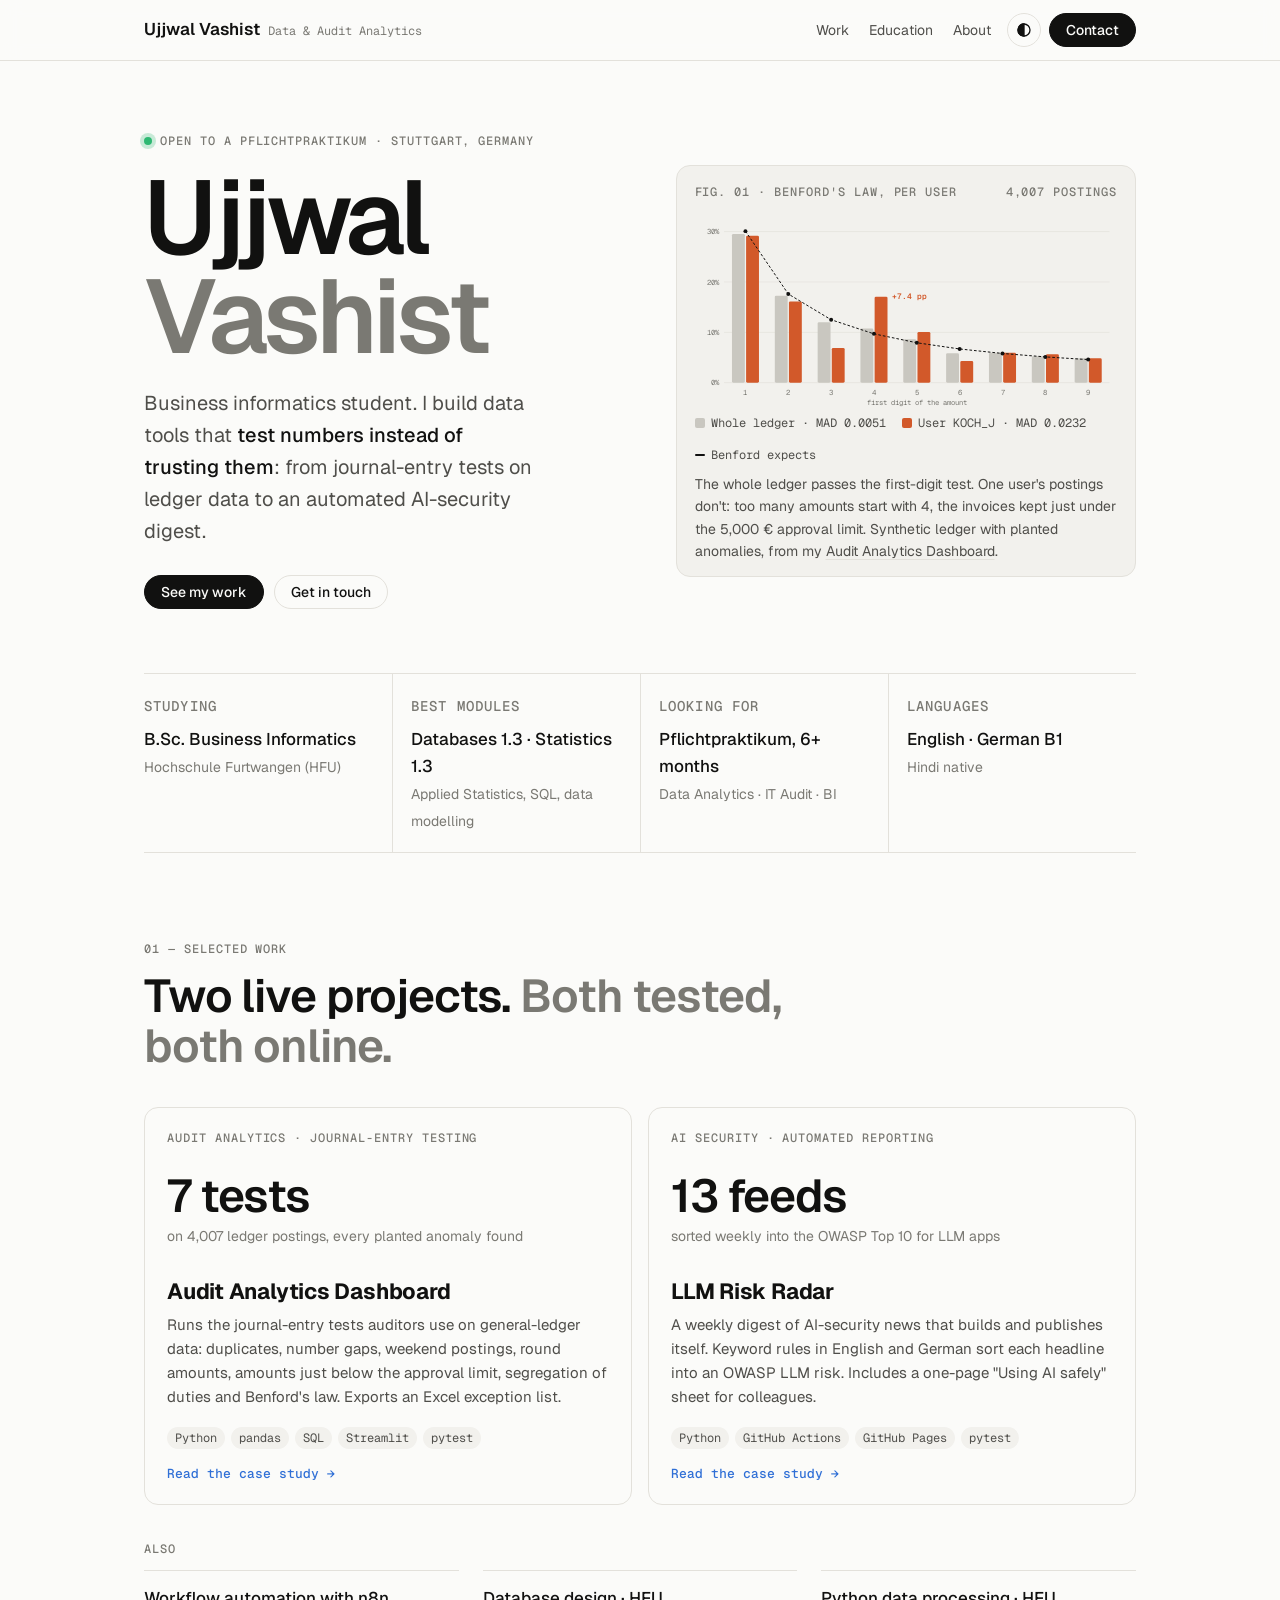
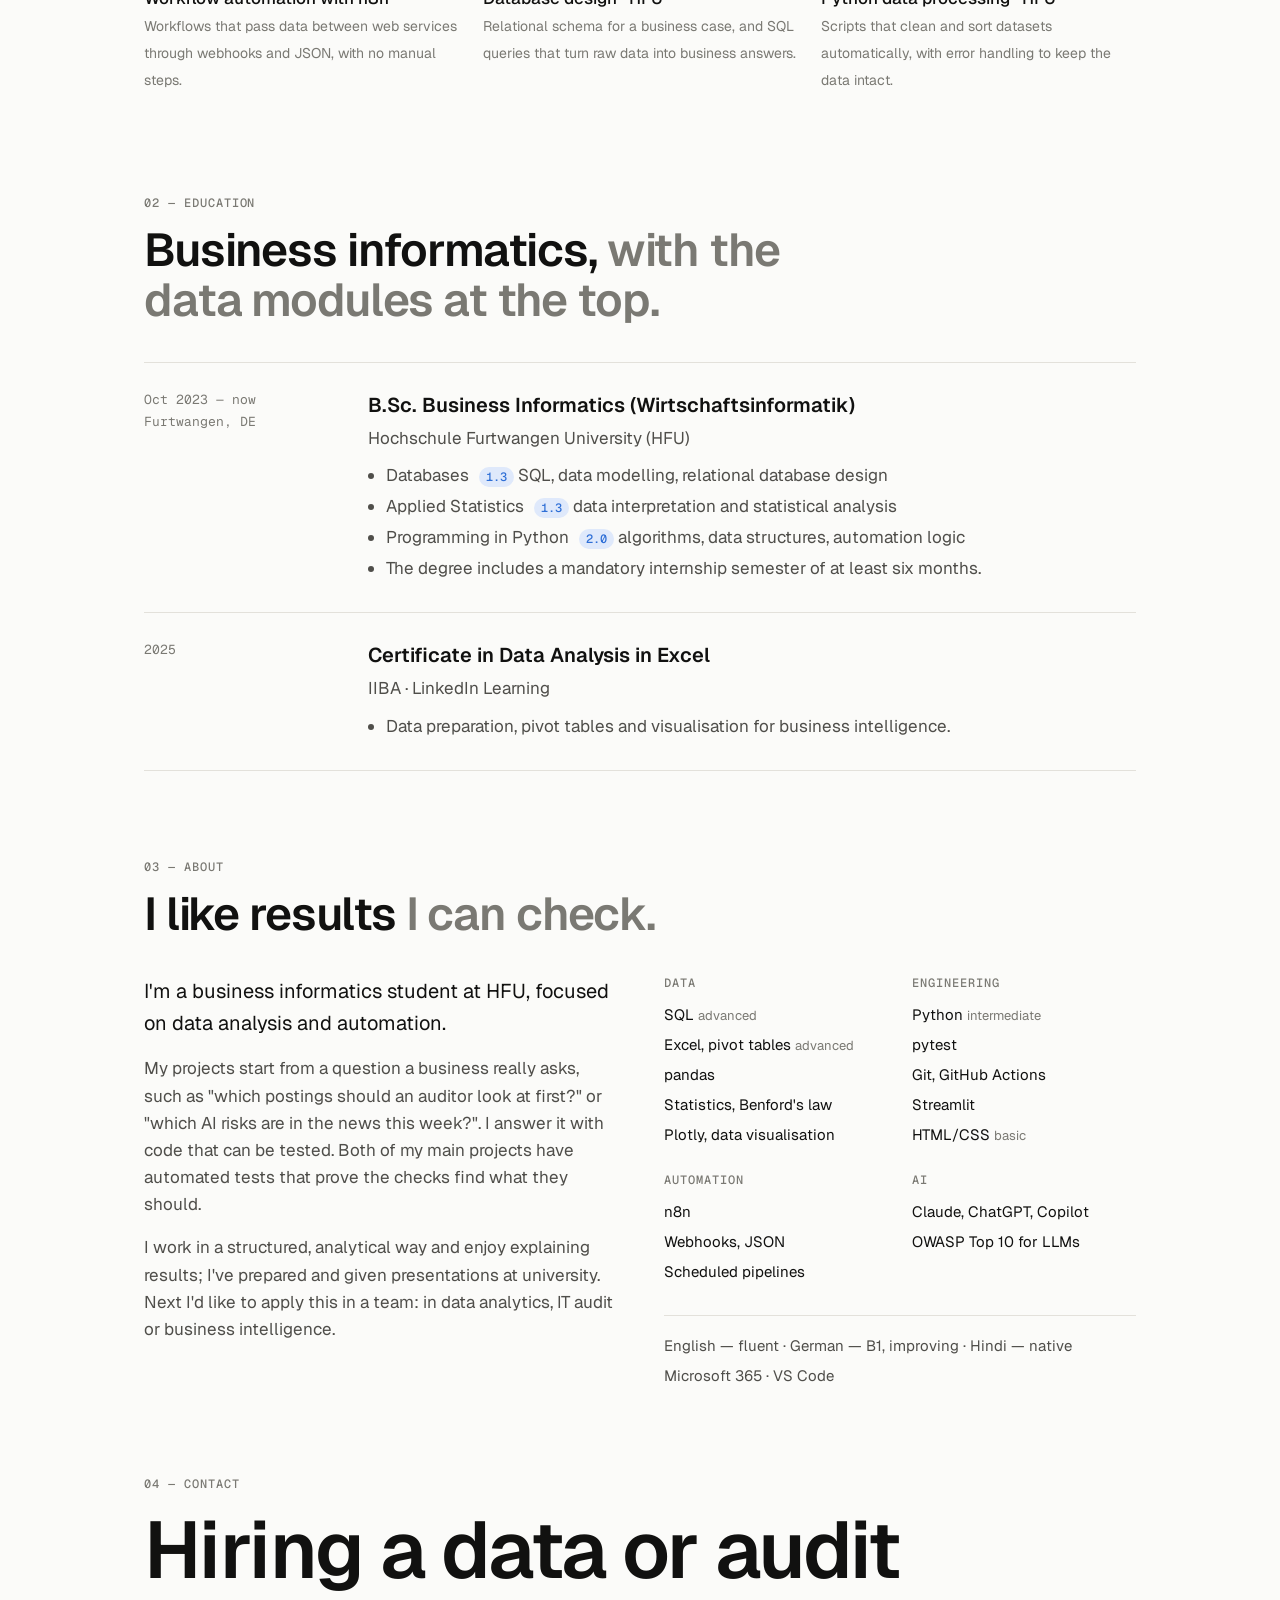
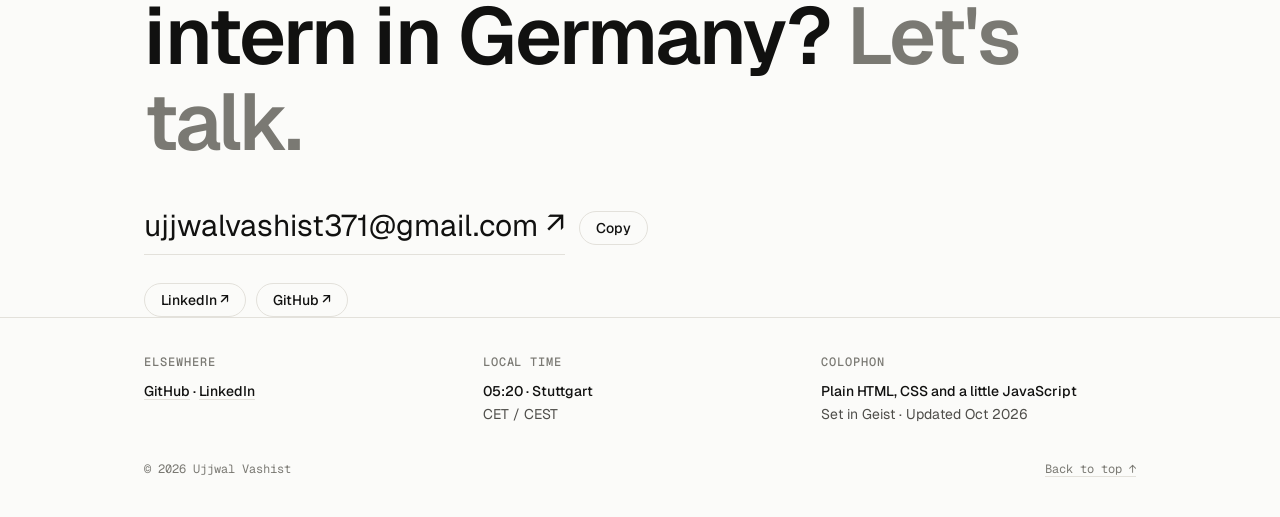
==== index.html @ cf26a39b "Portfolio: home page, two case studies, light and dark theme Co-Authored-By: Claude Opus 5.5 <norepl" ====
<!doctype html>
<html lang="en">
<head>
<meta charset="utf-8">
<meta name="viewport" content="width=device-width, initial-scale=1">
<title>Ujjwal Vashist — Data & Audit Analytics</title>
<meta name="description" content="Business informatics student at HFU looking for a Pflichtpraktikum in data analytics, IT audit or BI. Projects: audit analytics on ledger data and an automated AI-security digest.">
<link rel="icon" href="favicon.svg" type="image/svg+xml">
<link rel="preconnect" href="https://fonts.googleapis.com"><link rel="preconnect" href="https://fonts.gstatic.com" crossorigin>
<link href="https://fonts.googleapis.com/css2?family=Geist:wght@400;500;600&family=Geist+Mono:wght@400;500&display=swap" rel="stylesheet">
<link rel="stylesheet" href="style.css">
<script src="site.js"></script>
</head>
<body>
<a class="skip" href="#main">Skip to content</a>
<header class="top"><div class="wrap">
  <a class="brand" href="index.html">Ujjwal Vashist<span class="mono">Data &amp; Audit Analytics</span></a>
  <nav class="links" aria-label="Sections"><a href="index.html#work">Work</a><a href="index.html#education">Education</a><a href="index.html#about">About</a></nav>
  <div class="actions">
    <button class="iconbtn" id="theme" type="button" aria-label="Switch theme"><svg width="16" height="16" viewBox="0 0 24 24" fill="none" stroke="currentColor" stroke-width="2" aria-hidden="true"><circle cx="12" cy="12" r="9"/><path d="M12 3a9 9 0 0 0 0 18z" fill="currentColor"/></svg></button>
    <a class="btn" href="index.html#contact">Contact</a>
  </div>
</div></header>

<main id="main" class="wrap">
  <section class="hero">
    <div>
      <div class="label"><span class="dot" aria-hidden="true"></span>Open to a Pflichtpraktikum · Stuttgart, Germany</div>
      <h1>Ujjwal<br><span>Vashist</span></h1>
      <p class="lead">Business informatics student. I build data tools that <b>test numbers instead of trusting them</b>: from journal-entry tests on ledger data to an automated AI-security digest.</p>
      <div class="cta"><a class="btn" href="#work">See my work</a><a class="btn ghost" href="#contact">Get in touch</a></div>
    </div>
    <figure class="chart">
      <div class="label"><span>Fig. 01 · Benford's law, per user</span><span>4,007 postings</span></div>
      <svg class="fig" viewBox="0 0 640 300" role="img" aria-labelledby="figTitle figDesc">
<title id="figTitle">First-digit shares: Benford expectation, whole ledger and user KOCH_J</title>
<desc id="figDesc">The whole ledger follows Benford closely. User KOCH_J has 17.1% of amounts starting with 4 against 9.7% expected, and too few starting with 3.</desc>
<line class="grid" x1="44" x2="628" y1="260.0" y2="260.0"/><text class="tick" x="36" y="264.0" text-anchor="end">0%</text>
<line class="grid" x1="44" x2="628" y1="183.8" y2="183.8"/><text class="tick" x="36" y="187.8" text-anchor="end">10%</text>
<line class="grid" x1="44" x2="628" y1="107.5" y2="107.5"/><text class="tick" x="36" y="111.5" text-anchor="end">20%</text>
<line class="grid" x1="44" x2="628" y1="31.2" y2="31.2"/><text class="tick" x="36" y="35.2" text-anchor="end">30%</text>
<rect class="b-led" x="56.0" y="34.9" width="19.5" height="225.1" rx="2"><title>Whole ledger, digit 1: 29.5%</title></rect>
<rect class="b-koch" x="77.4" y="37.4" width="19.5" height="222.6" rx="2"><title>KOCH_J, digit 1: 29.2%</title></rect>
<text class="tick" x="76.4" y="278" text-anchor="middle">1</text>
<rect class="b-led" x="120.9" y="128.4" width="19.5" height="131.6" rx="2"><title>Whole ledger, digit 2: 17.3%</title></rect>
<rect class="b-koch" x="142.3" y="137.1" width="19.5" height="122.9" rx="2"><title>KOCH_J, digit 2: 16.1%</title></rect>
<text class="tick" x="141.3" y="278" text-anchor="middle">2</text>
<rect class="b-led" x="185.8" y="168.4" width="19.5" height="91.6" rx="2"><title>Whole ledger, digit 3: 12.0%</title></rect>
<rect class="b-koch" x="207.2" y="207.5" width="19.5" height="52.5" rx="2"><title>KOCH_J, digit 3: 6.9%</title></rect>
<text class="tick" x="206.2" y="278" text-anchor="middle">3</text>
<rect class="b-led" x="250.6" y="177.8" width="19.5" height="82.2" rx="2"><title>Whole ledger, digit 4: 10.8%</title></rect>
<rect class="b-koch" x="272.1" y="129.8" width="19.5" height="130.2" rx="2"><title>KOCH_J, digit 4: 17.1%</title></rect>
<text class="tick" x="271.1" y="278" text-anchor="middle">4</text>
<rect class="b-led" x="315.5" y="194.3" width="19.5" height="65.7" rx="2"><title>Whole ledger, digit 5: 8.6%</title></rect>
<rect class="b-koch" x="337.0" y="183.3" width="19.5" height="76.7" rx="2"><title>KOCH_J, digit 5: 10.1%</title></rect>
<text class="tick" x="336.0" y="278" text-anchor="middle">5</text>
<rect class="b-led" x="380.4" y="215.5" width="19.5" height="44.5" rx="2"><title>Whole ledger, digit 6: 5.8%</title></rect>
<rect class="b-koch" x="401.9" y="227.4" width="19.5" height="32.6" rx="2"><title>KOCH_J, digit 6: 4.3%</title></rect>
<text class="tick" x="400.9" y="278" text-anchor="middle">6</text>
<rect class="b-led" x="445.3" y="214.6" width="19.5" height="45.4" rx="2"><title>Whole ledger, digit 7: 5.9%</title></rect>
<rect class="b-koch" x="466.8" y="214.9" width="19.5" height="45.1" rx="2"><title>KOCH_J, digit 7: 5.9%</title></rect>
<text class="tick" x="465.8" y="278" text-anchor="middle">7</text>
<rect class="b-led" x="510.2" y="220.2" width="19.5" height="39.8" rx="2"><title>Whole ledger, digit 8: 5.2%</title></rect>
<rect class="b-koch" x="531.7" y="216.9" width="19.5" height="43.1" rx="2"><title>KOCH_J, digit 8: 5.7%</title></rect>
<text class="tick" x="530.7" y="278" text-anchor="middle">8</text>
<rect class="b-led" x="575.1" y="223.2" width="19.5" height="36.8" rx="2"><title>Whole ledger, digit 9: 4.8%</title></rect>
<rect class="b-koch" x="596.6" y="223.2" width="19.5" height="36.8" rx="2"><title>KOCH_J, digit 9: 4.8%</title></rect>
<text class="tick" x="595.6" y="278" text-anchor="middle">9</text>
<polyline class="b-exp" points="76.4,30.5 141.3,125.7 206.2,164.7 271.1,186.1 336.0,199.6 400.9,209.0 465.8,215.8 530.7,221.0 595.6,225.1"/>
<circle class="b-exp-dot" cx="76.4" cy="30.5" r="3"><title>Benford expects 30.1% for digit 1</title></circle>
<circle class="b-exp-dot" cx="141.3" cy="125.7" r="3"><title>Benford expects 17.6% for digit 2</title></circle>
<circle class="b-exp-dot" cx="206.2" cy="164.7" r="3"><title>Benford expects 12.5% for digit 3</title></circle>
<circle class="b-exp-dot" cx="271.1" cy="186.1" r="3"><title>Benford expects 9.7% for digit 4</title></circle>
<circle class="b-exp-dot" cx="336.0" cy="199.6" r="3"><title>Benford expects 7.9% for digit 5</title></circle>
<circle class="b-exp-dot" cx="400.9" cy="209.0" r="3"><title>Benford expects 6.7% for digit 6</title></circle>
<circle class="b-exp-dot" cx="465.8" cy="215.8" r="3"><title>Benford expects 5.8% for digit 7</title></circle>
<circle class="b-exp-dot" cx="530.7" cy="221.0" r="3"><title>Benford expects 5.1% for digit 8</title></circle>
<circle class="b-exp-dot" cx="595.6" cy="225.1" r="3"><title>Benford expects 4.6% for digit 9</title></circle>
<text class="callout" x="298.6" y="133.8">+7.4 pp</text>
<text class="tick" x="336.0" y="294" text-anchor="middle">first digit of the amount</text>
</svg>
      <div class="legend"><span><i style="background:var(--bar)"></i>Whole ledger · MAD 0.0051</span><span><i style="background:var(--hot)"></i>User KOCH_J · MAD 0.0232</span><span><i style="background:var(--text);height:2px;vertical-align:3px"></i>Benford expects</span></div>
      <figcaption>The whole ledger passes the first-digit test. One user's postings don't: too many amounts start with 4, the invoices kept just under the 5,000 € approval limit. Synthetic ledger with planted anomalies, from my <a href="work/audit-analytics.html">Audit Analytics Dashboard</a>.</figcaption>
    </figure>
  </section>

  <div class="facts">
    <div><span class="label">Studying</span><b>B.Sc. Business Informatics</b><span>Hochschule Furtwangen (HFU)</span></div>
    <div><span class="label">Best modules</span><b>Databases 1.3 · Statistics 1.3</b><span>Applied Statistics, SQL, data modelling</span></div>
    <div><span class="label">Looking for</span><b>Pflichtpraktikum, 6+ months</b><span>Data Analytics · IT Audit · BI</span></div>
    <div><span class="label">Languages</span><b>English · German B1</b><span>Hindi native</span></div>
  </div>

  <section class="block" id="work">
    <div class="label">01 — Selected work</div>
    <h2>Two live projects. <span>Both tested, both online.</span></h2>
    <div class="work">
      <a class="case" href="work/audit-analytics.html">
        <div class="label">Audit analytics · journal-entry testing</div>
        <div class="metric">7 tests</div><div class="metric-note">on 4,007 ledger postings, every planted anomaly found</div>
        <h3>Audit Analytics Dashboard</h3>
        <p>Runs the journal-entry tests auditors use on general-ledger data: duplicates, number gaps, weekend postings, round amounts, amounts just below the approval limit, segregation of duties and Benford's law. Exports an Excel exception list.</p>
        <div class="tags"><span>Python</span><span>pandas</span><span>SQL</span><span>Streamlit</span><span>pytest</span></div>
        <span class="more">Read the case study →</span>
      </a>
      <a class="case" href="work/llm-risk-radar.html">
        <div class="label">AI security · automated reporting</div>
        <div class="metric">13 feeds</div><div class="metric-note">sorted weekly into the OWASP Top 10 for LLM apps</div>
        <h3>LLM Risk Radar</h3>
        <p>A weekly digest of AI-security news that builds and publishes itself. Keyword rules in English and German sort each headline into an OWASP LLM risk. Includes a one-page "Using AI safely" sheet for colleagues.</p>
        <div class="tags"><span>Python</span><span>GitHub Actions</span><span>GitHub Pages</span><span>pytest</span></div>
        <span class="more">Read the case study →</span>
      </a>
    </div>

    <div class="also">
      <div class="label">Also</div>
      <ul>
        <li><b>Workflow automation with n8n</b><span>Workflows that pass data between web services through webhooks and JSON, with no manual steps.</span></li>
        <li><b>Database design · HFU</b><span>Relational schema for a business case, and SQL queries that turn raw data into business answers.</span></li>
        <li><b>Python data processing · HFU</b><span>Scripts that clean and sort datasets automatically, with error handling to keep the data intact.</span></li>
      </ul>
    </div>
  </section>

  <section class="block" id="education">
    <div class="label">02 — Education</div>
    <h2>Business informatics, <span>with the data modules at the top.</span></h2>
    <div class="timeline">
      <div class="row">
        <div class="when">Oct 2023 — now<br>Furtwangen, DE</div>
        <div><h3>B.Sc. Business Informatics (Wirtschaftsinformatik)</h3>
          <div class="org">Hochschule Furtwangen University (HFU)</div>
          <ul>
            <li>Databases <span class="grade">1.3</span> SQL, data modelling, relational database design</li>
            <li>Applied Statistics <span class="grade">1.3</span> data interpretation and statistical analysis</li>
            <li>Programming in Python <span class="grade">2.0</span> algorithms, data structures, automation logic</li>
            <li>The degree includes a mandatory internship semester of at least six months.</li>
          </ul></div>
      </div>
      <div class="row">
        <div class="when">2025</div>
        <div><h3>Certificate in Data Analysis in Excel</h3>
          <div class="org">IIBA · LinkedIn Learning</div>
          <ul><li>Data preparation, pivot tables and visualisation for business intelligence.</li></ul></div>
      </div>
    </div>
  </section>

  <section class="block" id="about">
    <div class="label">03 — About</div>
    <h2>I like results <span>I can check.</span></h2>
    <div class="about">
      <div>
        <p>I'm a business informatics student at HFU, focused on data analysis and automation.</p>
        <p>My projects start from a question a business really asks, such as "which postings should an auditor look at first?" or "which AI risks are in the news this week?". I answer it with code that can be tested. Both of my main projects have automated tests that prove the checks find what they should.</p>
        <p>I work in a structured, analytical way and enjoy explaining results; I've prepared and given presentations at university. Next I'd like to apply this in a team: in data analytics, IT audit or business intelligence.</p>
      </div>
      <div>
        <div class="skills">
          <div><div class="label">Data</div><ul><li>SQL <em>advanced</em></li><li>Excel, pivot tables <em>advanced</em></li><li>pandas</li><li>Statistics, Benford's law</li><li>Plotly, data visualisation</li></ul></div>
          <div><div class="label">Engineering</div><ul><li>Python <em>intermediate</em></li><li>pytest</li><li>Git, GitHub Actions</li><li>Streamlit</li><li>HTML/CSS <em>basic</em></li></ul></div>
          <div><div class="label">Automation</div><ul><li>n8n</li><li>Webhooks, JSON</li><li>Scheduled pipelines</li></ul></div>
          <div><div class="label">AI</div><ul><li>Claude, ChatGPT, Copilot</li><li>OWASP Top 10 for LLMs</li></ul></div>
        </div>
        <div class="extra"><span>English — fluent · German — B1, improving · Hindi — native</span><span>Microsoft 365 · VS Code</span></div>
      </div>
    </div>
  </section>

  <section class="block contact" id="contact">
    <div class="label">04 — Contact</div>
    <h2>Hiring a data or audit intern in Germany? <span>Let's talk.</span></h2>
    <div class="mail"><a href="mailto:ujjwalvashist371@gmail.com">ujjwalvashist371@gmail.com ↗</a><button class="btn ghost" id="copy" type="button" data-mail="ujjwalvashist371@gmail.com">Copy</button></div>
    <div class="pills"><a class="btn ghost" href="https://www.linkedin.com/in/ujjwalvashist">LinkedIn ↗</a><a class="btn ghost" href="https://github.com/UjjwalVashist">GitHub ↗</a></div>
  </section>
</main>
<footer><div class="wrap">
  <div class="cols">
    <div><span class="label">Elsewhere</span><b><a href="https://github.com/UjjwalVashist">GitHub</a> · <a href="https://www.linkedin.com/in/ujjwalvashist">LinkedIn</a></b></div>
    <div><span class="label">Local time</span><b><span id="clock">--:--</span> · Stuttgart</b>CET / CEST</div>
    <div><span class="label">Colophon</span><b>Plain HTML, CSS and a little JavaScript</b>Set in Geist · Updated Oct 2026</div>
  </div>
  <div class="base"><span>© 2026 Ujjwal Vashist</span><a href="#main">Back to top ↑</a></div>
</div></footer>
</body>
</html>
---- style.css ----
:root {
  --bg: #fbfbf9; --surface: #f2f1ed; --line: #e3e1db; --text: #111110; --text-2: #4f4e4a; --text-3: #7a7973;
  --accent: #2f6fd6; --accent-soft: #dfe9fb; --bar: #c9c7c0; --hot: #d2592a;
  --mono: "Geist Mono", ui-monospace, SFMono-Regular, Menlo, monospace;
  --sans: "Geist", -apple-system, BlinkMacSystemFont, "Segoe UI", sans-serif;
  color-scheme: light;
}
@media (prefers-color-scheme: dark) {
  :root:not([data-theme="light"]) {
    --bg: #0c0c0b; --surface: #171715; --line: #272724; --text: #f4f3ef; --text-2: #b9b8b1; --text-3: #85847d;
    --accent: #7ea8f0; --accent-soft: #1b2a44; --bar: #46453f; --hot: #f08a5d; color-scheme: dark;
  }
}
:root[data-theme="dark"] {
  --bg: #0c0c0b; --surface: #171715; --line: #272724; --text: #f4f3ef; --text-2: #b9b8b1; --text-3: #85847d;
  --accent: #7ea8f0; --accent-soft: #1b2a44; --bar: #46453f; --hot: #f08a5d; color-scheme: dark;
}

* { box-sizing: border-box; }
html { scroll-behavior: smooth; }
body { margin: 0; background: var(--bg); color: var(--text); font: 17px/1.6 var(--sans); -webkit-font-smoothing: antialiased; }
a { color: inherit; text-decoration-color: var(--line); text-underline-offset: 3px; }
a:hover { text-decoration-color: currentColor; }
.wrap { max-width: 1040px; margin: 0 auto; padding: 0 24px; }
.mono { font-family: var(--mono); }
.label { font: 500 12px/1.4 var(--mono); letter-spacing: .08em; text-transform: uppercase; color: var(--text-3); }
.skip { position: absolute; left: -999px; } .skip:focus { left: 12px; top: 12px; background: var(--bg); padding: 6px 10px; z-index: 10; }

/* header */
header.top { position: sticky; top: 0; z-index: 5; background: color-mix(in srgb, var(--bg) 85%, transparent); backdrop-filter: blur(10px); border-bottom: 1px solid var(--line); }
header.top .wrap { display: flex; align-items: center; gap: 16px; height: 60px; }
.brand { font-weight: 600; text-decoration: none; }
.brand .mono { font-size: 12px; color: var(--text-3); margin-left: 8px; font-weight: 400; }
nav.links { display: flex; gap: 20px; margin-left: auto; font-size: 14px; }
nav.links a { text-decoration: none; color: var(--text-2); } nav.links a:hover { color: var(--text); }
.iconbtn { width: 34px; height: 34px; border-radius: 999px; border: 1px solid var(--line); background: transparent; color: var(--text); cursor: pointer; display: grid; place-items: center; }
.btn { display: inline-flex; align-items: center; gap: 8px; padding: 9px 16px; border-radius: 999px; border: 1px solid var(--text); background: var(--text); color: var(--bg); font: 500 14px/1 var(--sans); text-decoration: none; cursor: pointer; }
.btn.ghost { background: transparent; color: var(--text); border-color: var(--line); }
.btn:hover { opacity: .88; }
@media (max-width: 720px) { nav.links { display: none; } header.top .actions { margin-left: auto; } }
.actions { display: flex; gap: 8px; align-items: center; }

/* hero */
.hero { padding: 72px 0 40px; display: grid; grid-template-columns: 1.05fr 1fr; gap: 48px; align-items: center; }
.hero h1 { font-size: clamp(52px, 9vw, 104px); line-height: .95; letter-spacing: -.04em; margin: 18px 0 22px; font-weight: 600; }
.hero h1 span { color: var(--text-3); }
.hero p.lead { font-size: 20px; color: var(--text-2); max-width: 30ch; margin: 0 0 28px; }
.hero p.lead b { color: var(--text); font-weight: 500; }
.dot { display: inline-block; width: 8px; height: 8px; border-radius: 50%; background: #2eb872; margin-right: 8px; box-shadow: 0 0 0 4px color-mix(in srgb, #2eb872 25%, transparent); }
.cta { display: flex; gap: 10px; flex-wrap: wrap; }
@media (max-width: 860px) { .hero { grid-template-columns: 1fr; padding-top: 48px; } }

figure.chart { margin: 0; border: 1px solid var(--line); border-radius: 14px; padding: 18px 18px 14px; background: var(--surface); }
figure.chart .label { display: flex; justify-content: space-between; gap: 12px; }
svg.fig { width: 100%; height: auto; display: block; margin: 10px 0 6px; }
svg.fig .grid { stroke: var(--line); }
svg.fig .tick { fill: var(--text-3); font: 11px var(--mono); }
svg.fig .b-led { fill: var(--bar); }
svg.fig .b-koch { fill: var(--hot); }
svg.fig .b-exp { fill: none; stroke: var(--text); stroke-width: 1.5; stroke-dasharray: 4 3; }
svg.fig .b-exp-dot { fill: var(--text); }
svg.fig .callout { fill: var(--hot); font: 600 12px var(--mono); }
.legend { display: flex; gap: 16px; flex-wrap: wrap; font: 12px var(--mono); color: var(--text-2); }
.legend i { display: inline-block; width: 10px; height: 10px; border-radius: 2px; margin-right: 6px; vertical-align: -1px; }
figcaption { font-size: 14px; color: var(--text-2); margin-top: 10px; }

/* facts */
.facts { display: grid; grid-template-columns: repeat(4, 1fr); border-top: 1px solid var(--line); border-bottom: 1px solid var(--line); margin: 24px 0 0; }
.facts div { padding: 18px 18px 18px 0; }
.facts div + div { padding-left: 18px; border-left: 1px solid var(--line); }
.facts b { display: block; font-weight: 500; margin-top: 6px; }
.facts span { color: var(--text-3); font-size: 14px; }
@media (max-width: 860px) { .facts { grid-template-columns: 1fr 1fr; } .facts div:nth-child(3) { border-left: 0; padding-left: 0; } .facts div:nth-child(n+3) { border-top: 1px solid var(--line); } }

/* sections */
section.block { padding: 88px 0 0; }
section.block h2 { font-size: clamp(30px, 4.4vw, 46px); line-height: 1.08; letter-spacing: -.025em; margin: 14px 0 36px; font-weight: 600; max-width: 22ch; }
section.block h2 span { color: var(--text-3); }

.work { display: grid; grid-template-columns: 1fr 1fr; gap: 16px; }
.case { display: flex; flex-direction: column; border: 1px solid var(--line); border-radius: 14px; padding: 22px; text-decoration: none; transition: border-color .15s, transform .15s; background: var(--bg); }
.case:hover { border-color: var(--text-3); transform: translateY(-2px); }
.case .metric { font: 600 46px/1 var(--sans); letter-spacing: -.03em; margin: 26px 0 6px; }
.case .metric-note { color: var(--text-3); font-size: 14px; }
.case h3 { font-size: 22px; margin: 26px 0 4px; letter-spacing: -.01em; }
.case p { color: var(--text-2); margin: 0 0 18px; font-size: 15px; }
.case .more { margin-top: auto; font: 500 13px var(--mono); color: var(--accent); }
.tags { display: flex; flex-wrap: wrap; gap: 6px; margin-bottom: 16px; }
.tags span { font: 12px var(--mono); padding: 3px 8px; border-radius: 999px; background: var(--surface); color: var(--text-2); }
@media (max-width: 760px) { .work { grid-template-columns: 1fr; } }

.also { margin-top: 36px; }
.also ul { list-style: none; padding: 0; margin: 12px 0 0; display: grid; grid-template-columns: 1fr 1fr 1fr; gap: 0 24px; }
.also li { padding: 14px 0; border-top: 1px solid var(--line); }
.also li b { display: block; font-weight: 500; }
.also li span { color: var(--text-3); font-size: 14px; }
@media (max-width: 760px) { .also ul { grid-template-columns: 1fr; } }

.timeline { border-top: 1px solid var(--line); }
.row { display: grid; grid-template-columns: 200px 1fr; gap: 24px; padding: 26px 0; border-bottom: 1px solid var(--line); }
.row .when { font: 13px/1.7 var(--mono); color: var(--text-3); }
.row h3 { margin: 0 0 4px; font-size: 20px; font-weight: 600; }
.row .org { color: var(--text-2); margin-bottom: 10px; }
.row ul { margin: 0; padding-left: 18px; color: var(--text-2); }
.row li { margin: 4px 0; }
.grade { font: 500 12px var(--mono); padding: 2px 7px; border-radius: 999px; background: var(--accent-soft); color: var(--accent); margin-left: 6px; white-space: nowrap; }
@media (max-width: 680px) { .row { grid-template-columns: 1fr; gap: 6px; } }

.about { display: grid; grid-template-columns: 1fr 1fr; gap: 48px; }
.about p { color: var(--text-2); margin: 0 0 16px; }
.about p:first-child { color: var(--text); font-size: 20px; }
.skills { display: grid; grid-template-columns: 1fr 1fr; gap: 22px 24px; }
.skills ul { list-style: none; padding: 0; margin: 8px 0 0; }
.skills li { padding: 3px 0; font-size: 15px; }
.skills li em { font-style: normal; color: var(--text-3); font-size: 13px; }
.extra { margin-top: 28px; padding-top: 18px; border-top: 1px solid var(--line); display: grid; gap: 6px; font-size: 15px; color: var(--text-2); }
@media (max-width: 860px) { .about { grid-template-columns: 1fr; } }

.contact { padding: 110px 0 80px; }
.contact h2 { font-size: clamp(40px, 7vw, 80px) !important; max-width: 16ch !important; }
.mail { display: flex; align-items: center; gap: 14px; flex-wrap: wrap; font-size: clamp(20px, 3vw, 30px); }
.mail a { text-decoration: none; border-bottom: 1px solid var(--line); padding-bottom: 4px; }
.mail a:hover { border-color: var(--text); }
.pills { display: flex; gap: 10px; margin-top: 28px; flex-wrap: wrap; }

footer { border-top: 1px solid var(--line); padding: 32px 0 40px; }
footer .cols { display: grid; grid-template-columns: repeat(3, 1fr); gap: 24px; font-size: 14px; color: var(--text-2); }
footer .cols b { display: block; color: var(--text); font-weight: 500; margin-top: 8px; }
footer .base { display: flex; justify-content: space-between; margin-top: 36px; font: 12px var(--mono); color: var(--text-3); }
@media (max-width: 680px) { footer .cols { grid-template-columns: 1fr; } }

/* case-study pages */
.study { padding: 56px 0 40px; max-width: 760px; }
.study h1 { font-size: clamp(36px, 6vw, 60px); line-height: 1.02; letter-spacing: -.035em; margin: 16px 0 18px; }
.study .lead { font-size: 20px; color: var(--text-2); }
.study h2 { font-size: 24px; margin: 48px 0 10px; letter-spacing: -.01em; }
.study p, .study li { color: var(--text-2); }
.study li { margin: 6px 0; }
.study code { font: 14px var(--mono); background: var(--surface); padding: 1px 6px; border-radius: 5px; color: var(--text); }
.stats { display: grid; grid-template-columns: repeat(3, 1fr); gap: 12px; margin: 30px 0; }
.stats div { border: 1px solid var(--line); border-radius: 12px; padding: 14px 16px; }
.stats b { display: block; font-size: 28px; letter-spacing: -.02em; }
.stats span { font-size: 13px; color: var(--text-3); }
@media (max-width: 600px) { .stats { grid-template-columns: 1fr 1fr; } }
table.t { border-collapse: collapse; width: 100%; font-size: 15px; margin: 10px 0; }
table.t th, table.t td { text-align: left; padding: 9px 8px; border-bottom: 1px solid var(--line); vertical-align: top; }
table.t th { font: 500 12px var(--mono); text-transform: uppercase; letter-spacing: .06em; color: var(--text-3); }
.back { font: 500 13px var(--mono); text-decoration: none; color: var(--text-3); }
.study .cta { margin-top: 26px; }

:focus-visible { outline: 2px solid var(--accent); outline-offset: 3px; border-radius: 4px; }
@media (prefers-reduced-motion: reduce) { html { scroll-behavior: auto; } .case { transition: none; } }
@media (max-width: 520px) { .brand .mono { display: none; } }
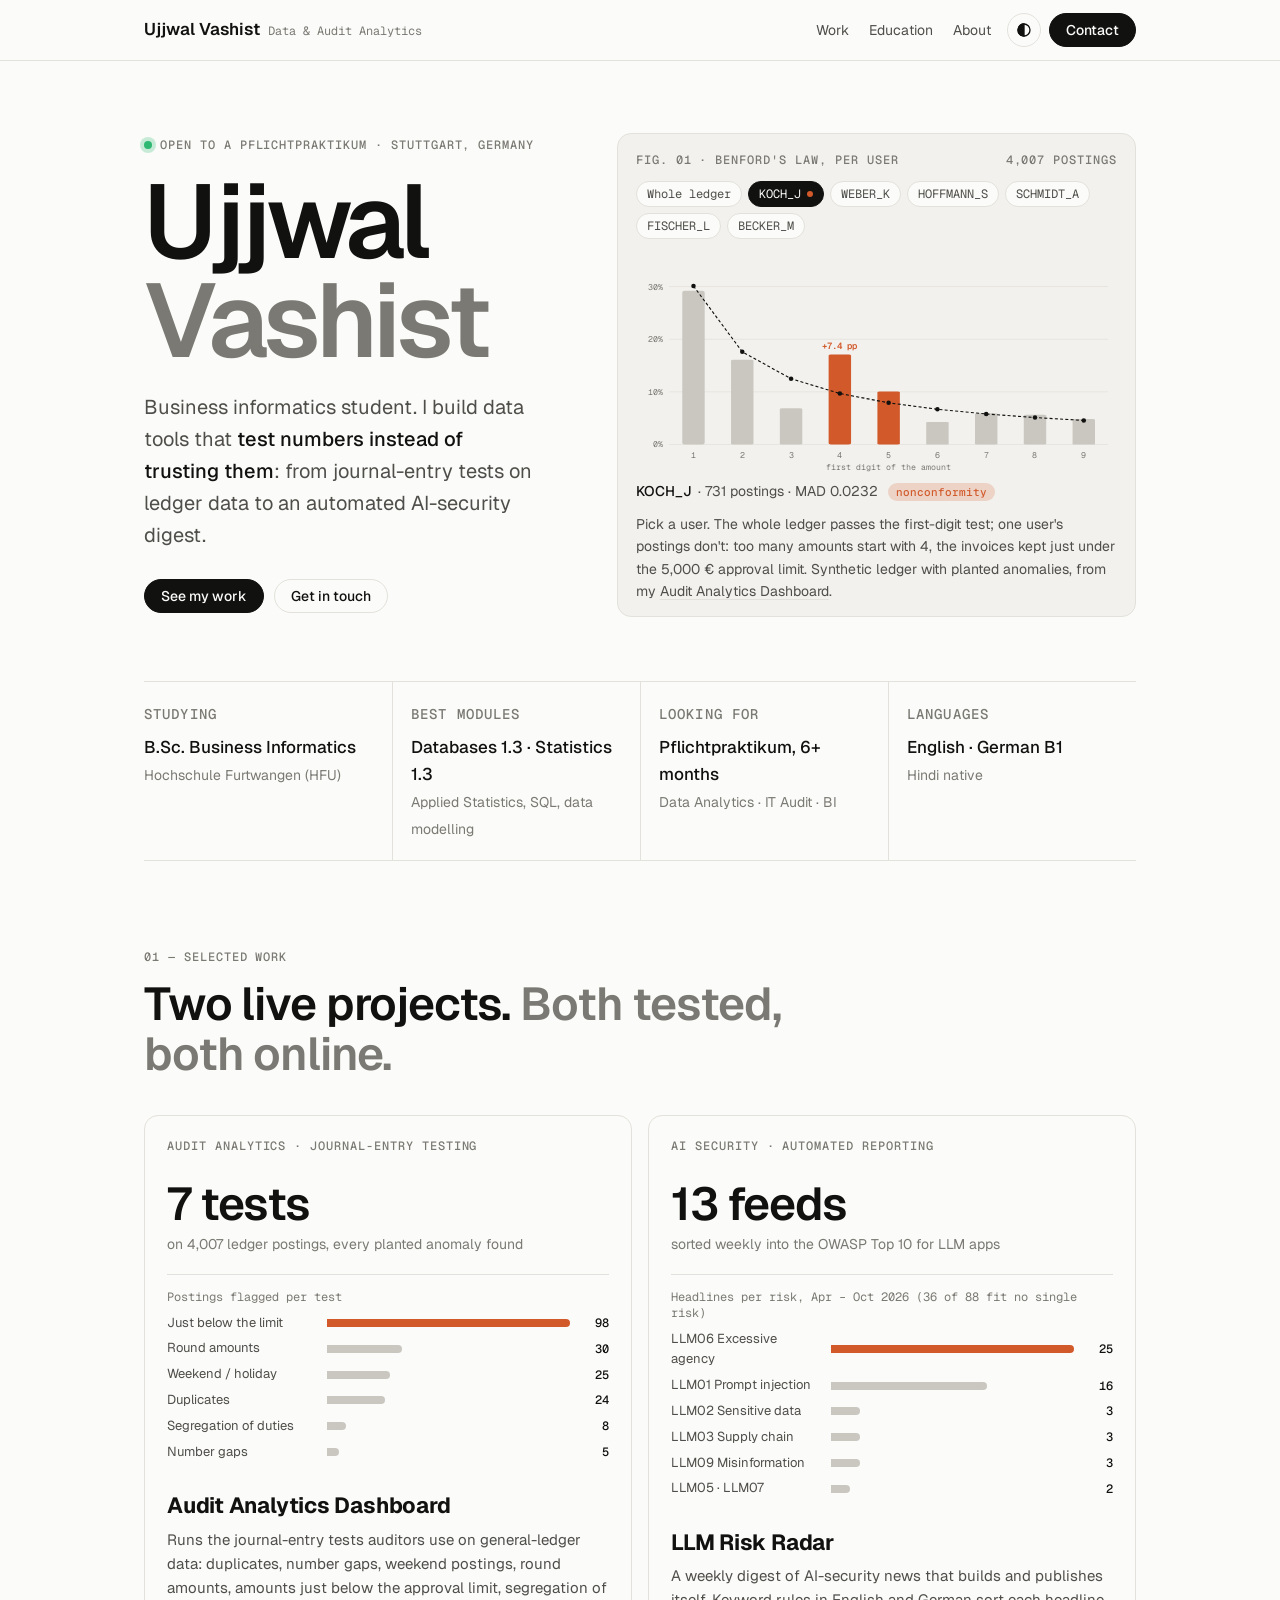
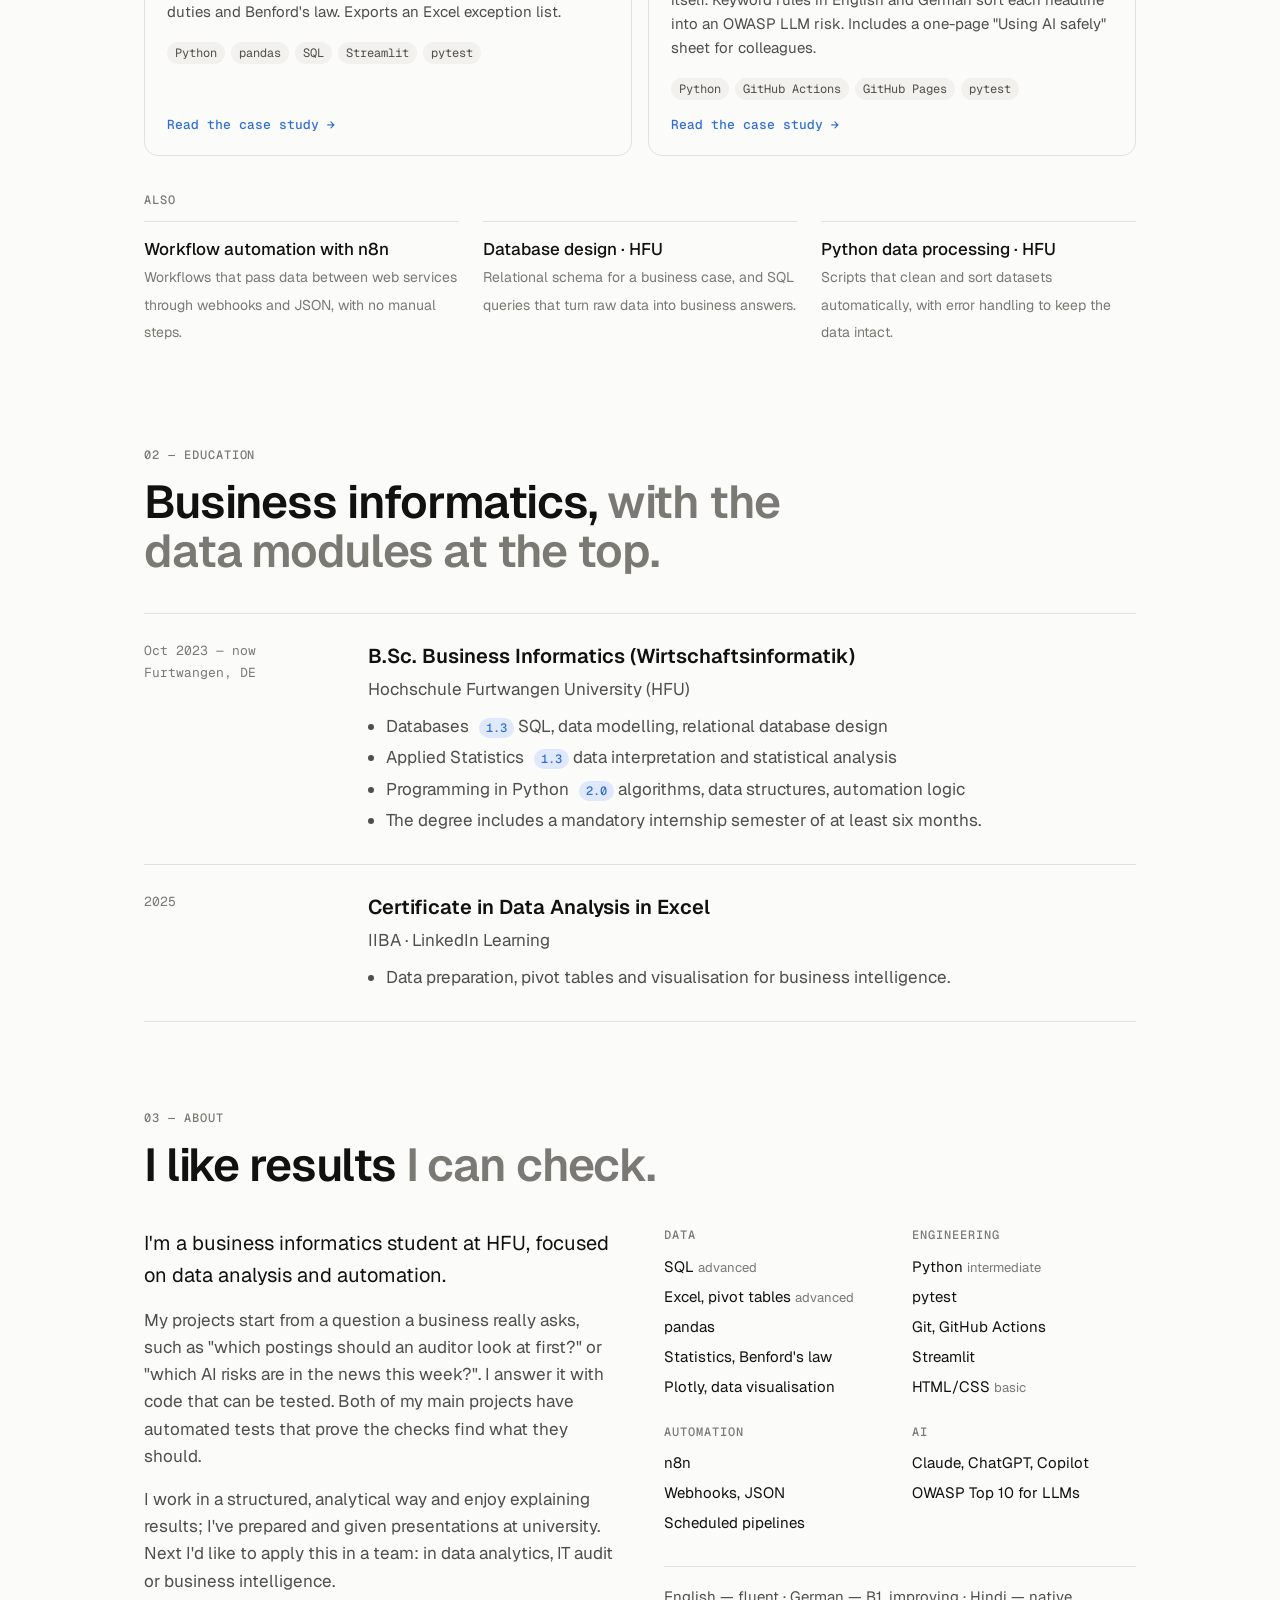
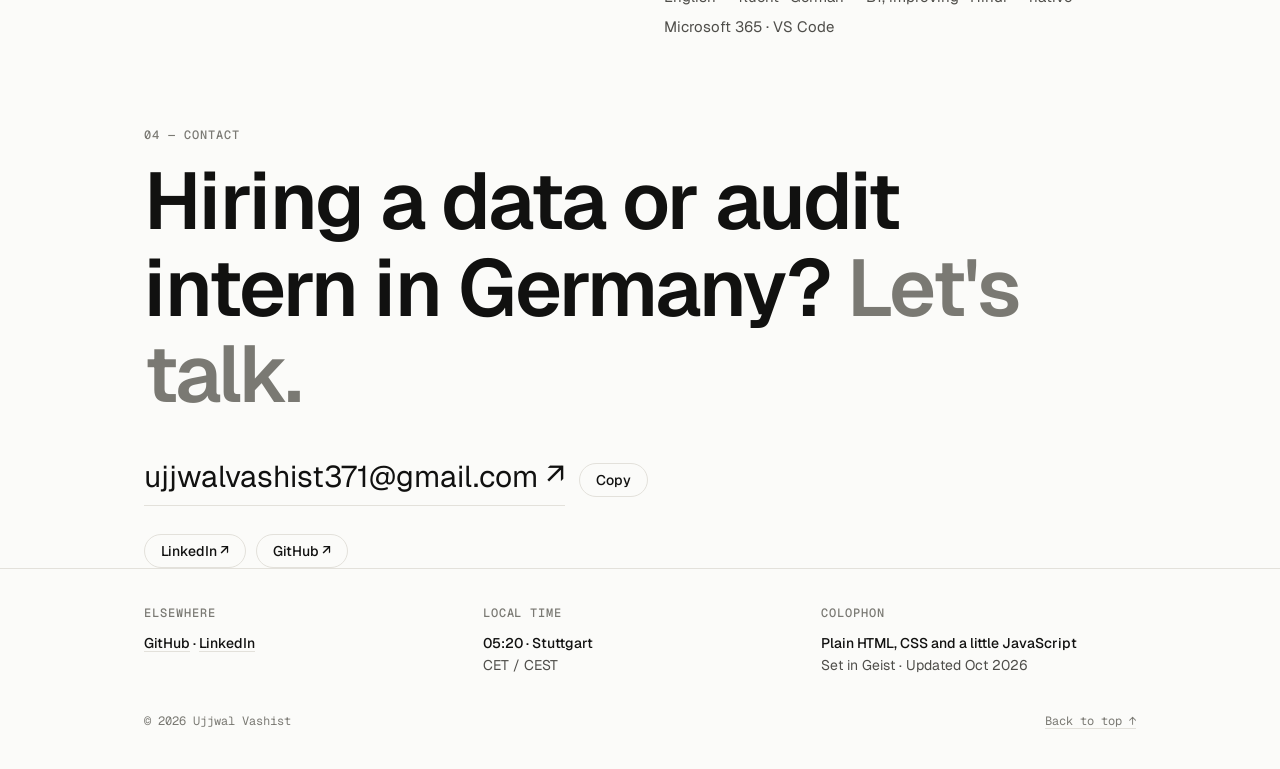
==== commit 95c753c0: "Interactive Benford chart, data in the project cards, scroll highlights Pick any user in Fig. 01 and" ====
--- a/index.html
+++ b/index.html
@@ -5,11 +5,18 @@
 <meta name="viewport" content="width=device-width, initial-scale=1">
 <title>Ujjwal Vashist — Data & Audit Analytics</title>
 <meta name="description" content="Business informatics student at HFU looking for a Pflichtpraktikum in data analytics, IT audit or BI. Projects: audit analytics on ledger data and an automated AI-security digest.">
+<meta name="theme-color" content="#0c0c0b" media="(prefers-color-scheme: dark)">
+<meta name="theme-color" content="#fbfbf9" media="(prefers-color-scheme: light)">
+<meta property="og:type" content="website">
+<meta property="og:title" content="Ujjwal Vashist — Data & Audit Analytics">
+<meta property="og:description" content="Business informatics student at HFU looking for a Pflichtpraktikum in data analytics, IT audit or BI. Projects: audit analytics on ledger data and an automated AI-security digest.">
+<meta name="twitter:card" content="summary">
 <link rel="icon" href="favicon.svg" type="image/svg+xml">
 <link rel="preconnect" href="https://fonts.googleapis.com"><link rel="preconnect" href="https://fonts.gstatic.com" crossorigin>
 <link href="https://fonts.googleapis.com/css2?family=Geist:wght@400;500;600&family=Geist+Mono:wght@400;500&display=swap" rel="stylesheet">
 <link rel="stylesheet" href="style.css">
 <script src="site.js"></script>
+<script src="chart.js"></script>
 </head>
 <body>
 <a class="skip" href="#main">Skip to content</a>
@@ -80,7 +87,7 @@
 <text class="tick" x="336.0" y="294" text-anchor="middle">first digit of the amount</text>
 </svg>
       <div class="legend"><span><i style="background:var(--bar)"></i>Whole ledger · MAD 0.0051</span><span><i style="background:var(--hot)"></i>User KOCH_J · MAD 0.0232</span><span><i style="background:var(--text);height:2px;vertical-align:3px"></i>Benford expects</span></div>
-      <figcaption>The whole ledger passes the first-digit test. One user's postings don't: too many amounts start with 4, the invoices kept just under the 5,000 € approval limit. Synthetic ledger with planted anomalies, from my <a href="work/audit-analytics.html">Audit Analytics Dashboard</a>.</figcaption>
+      <figcaption>Pick a user. The whole ledger passes the first-digit test; one user's postings don't: too many amounts start with 4, the invoices kept just under the 5,000 € approval limit. Synthetic ledger with planted anomalies, from my <a href="work/audit-analytics.html">Audit Analytics Dashboard</a>.</figcaption>
     </figure>
   </section>
 
@@ -98,6 +105,7 @@
       <a class="case" href="work/audit-analytics.html">
         <div class="label">Audit analytics · journal-entry testing</div>
         <div class="metric">7 tests</div><div class="metric-note">on 4,007 ledger postings, every planted anomaly found</div>
+        <figure class="mini" aria-label="Postings flagged per test"><figcaption>Postings flagged per test</figcaption><ul><li><span>Just below the limit</span><i style="--w:100%"></i><b>98</b></li><li><span>Round amounts</span><i style="--w:31%"></i><b>30</b></li><li><span>Weekend / holiday</span><i style="--w:26%"></i><b>25</b></li><li><span>Duplicates</span><i style="--w:24%"></i><b>24</b></li><li><span>Segregation of duties</span><i style="--w:8%"></i><b>8</b></li><li><span>Number gaps</span><i style="--w:5%"></i><b>5</b></li></ul></figure>
         <h3>Audit Analytics Dashboard</h3>
         <p>Runs the journal-entry tests auditors use on general-ledger data: duplicates, number gaps, weekend postings, round amounts, amounts just below the approval limit, segregation of duties and Benford's law. Exports an Excel exception list.</p>
         <div class="tags"><span>Python</span><span>pandas</span><span>SQL</span><span>Streamlit</span><span>pytest</span></div>
@@ -106,6 +114,7 @@
       <a class="case" href="work/llm-risk-radar.html">
         <div class="label">AI security · automated reporting</div>
         <div class="metric">13 feeds</div><div class="metric-note">sorted weekly into the OWASP Top 10 for LLM apps</div>
+        <figure class="mini" aria-label="Headlines per OWASP risk"><figcaption>Headlines per risk, Apr – Oct 2026 (36 of 88 fit no single risk)</figcaption><ul><li><span>LLM06 Excessive agency</span><i style="--w:100%"></i><b>25</b></li><li><span>LLM01 Prompt injection</span><i style="--w:64%"></i><b>16</b></li><li><span>LLM02 Sensitive data</span><i style="--w:12%"></i><b>3</b></li><li><span>LLM03 Supply chain</span><i style="--w:12%"></i><b>3</b></li><li><span>LLM09 Misinformation</span><i style="--w:12%"></i><b>3</b></li><li><span>LLM05 · LLM07</span><i style="--w:8%"></i><b>2</b></li></ul></figure>
         <h3>LLM Risk Radar</h3>
         <p>A weekly digest of AI-security news that builds and publishes itself. Keyword rules in English and German sort each headline into an OWASP LLM risk. Includes a one-page "Using AI safely" sheet for colleagues.</p>
         <div class="tags"><span>Python</span><span>GitHub Actions</span><span>GitHub Pages</span><span>pytest</span></div>
--- a/style.css
+++ b/style.css
@@ -41,7 +41,7 @@
 .actions { display: flex; gap: 8px; align-items: center; }
 
 /* hero */
-.hero { padding: 72px 0 40px; display: grid; grid-template-columns: 1.05fr 1fr; gap: 48px; align-items: center; }
+.hero { padding: 72px 0 40px; display: grid; grid-template-columns: .9fr 1.1fr; gap: 48px; align-items: center; }
 .hero h1 { font-size: clamp(52px, 9vw, 104px); line-height: .95; letter-spacing: -.04em; margin: 18px 0 22px; font-weight: 600; }
 .hero h1 span { color: var(--text-3); }
 .hero p.lead { font-size: 20px; color: var(--text-2); max-width: 30ch; margin: 0 0 28px; }
@@ -151,3 +151,45 @@
 :focus-visible { outline: 2px solid var(--accent); outline-offset: 3px; border-radius: 4px; }
 @media (prefers-reduced-motion: reduce) { html { scroll-behavior: auto; } .case { transition: none; } }
 @media (max-width: 520px) { .brand .mono { display: none; } }
+
+/* interactive chart */
+.picker { display: flex; flex-wrap: wrap; gap: 6px; margin: 12px 0 2px; }
+.picker button { font: 12px var(--mono); padding: 4px 10px; border-radius: 999px; border: 1px solid var(--line); background: var(--bg); color: var(--text-2); cursor: pointer; }
+.picker button:hover { color: var(--text); border-color: var(--text-3); }
+.picker button[aria-checked="true"] { background: var(--text); color: var(--bg); border-color: var(--text); }
+.picker button.flag::after { content: ""; display: inline-block; width: 6px; height: 6px; border-radius: 50%; background: var(--hot); margin-left: 6px; vertical-align: 1px; }
+svg.fig.live .bar { fill: var(--bar); transform-box: fill-box; transform-origin: 50% 100%; transition: transform .5s cubic-bezier(.2,.8,.2,1), fill .3s, opacity .2s; }
+svg.fig.live .bar.hot { fill: var(--hot); }
+svg.fig.live .bar.dim { opacity: .35; }
+svg.fig.live .hit { fill: transparent; cursor: crosshair; outline: none; }
+svg.fig .callout.quiet { fill: var(--text-3); }
+.readout { font-size: 14px; color: var(--text-2); display: flex; flex-wrap: wrap; align-items: center; gap: 4px 6px; }
+.readout b { color: var(--text); font-weight: 500; }
+.verdict { font: 500 11px var(--mono); padding: 2px 8px; border-radius: 999px; margin-left: 4px; }
+.verdict.good { background: color-mix(in srgb, #2eb872 18%, transparent); color: #2b9a62; }
+.verdict.ok { background: var(--accent-soft); color: var(--accent); }
+.verdict.bad { background: color-mix(in srgb, var(--hot) 20%, transparent); color: var(--hot); }
+.tip { position: absolute; pointer-events: none; transform: translateY(-100%); background: var(--text); color: var(--bg); border-radius: 8px; padding: 7px 10px; font: 12px/1.45 var(--mono); display: grid; min-width: 140px; box-shadow: 0 6px 20px rgba(0,0,0,.18); }
+.tip .up { color: var(--hot); filter: brightness(1.2); }
+
+/* small charts in the project cards */
+figure.mini { margin: 18px 0 0; padding: 14px 0 0; border-top: 1px solid var(--line); }
+figure.mini figcaption { font: 12px var(--mono); color: var(--text-3); margin: 0 0 8px; }
+figure.mini ul { list-style: none; padding: 0; margin: 0; display: grid; gap: 5px; }
+figure.mini li { display: grid; grid-template-columns: 11.5em 1fr 2.2em; align-items: center; gap: 10px; font-size: 13px; color: var(--text-2); }
+figure.mini li i { height: 8px; border-radius: 0 4px 4px 0; background: var(--bar); width: var(--w); min-width: 3px; transition: width .8s cubic-bezier(.2,.8,.2,1); }
+figure.mini li:first-child i { background: var(--hot); }
+figure.mini li b { font: 500 12px var(--mono); color: var(--text); text-align: right; }
+.case:hover figure.mini li i { filter: brightness(1.1); }
+@media (max-width: 420px) { figure.mini li { grid-template-columns: 9.5em 1fr 2em; } }
+
+/* scroll: active section in the menu, gentle reveal (only with JavaScript, never with reduced motion) */
+nav.links a.on { color: var(--text); }
+nav.links a { position: relative; }
+nav.links a.on::after { content: ""; position: absolute; left: 0; right: 0; bottom: -6px; height: 2px; border-radius: 2px; background: var(--text); }
+@media (prefers-reduced-motion: no-preference) {
+  .js .reveal { opacity: 0; transform: translateY(14px); transition: opacity .6s ease, transform .6s ease; }
+  .js .reveal.in { opacity: 1; transform: none; }
+  .js .reveal:not(.in) figure.mini li i { width: 0; }
+}
+.tip[hidden] { display: none; }
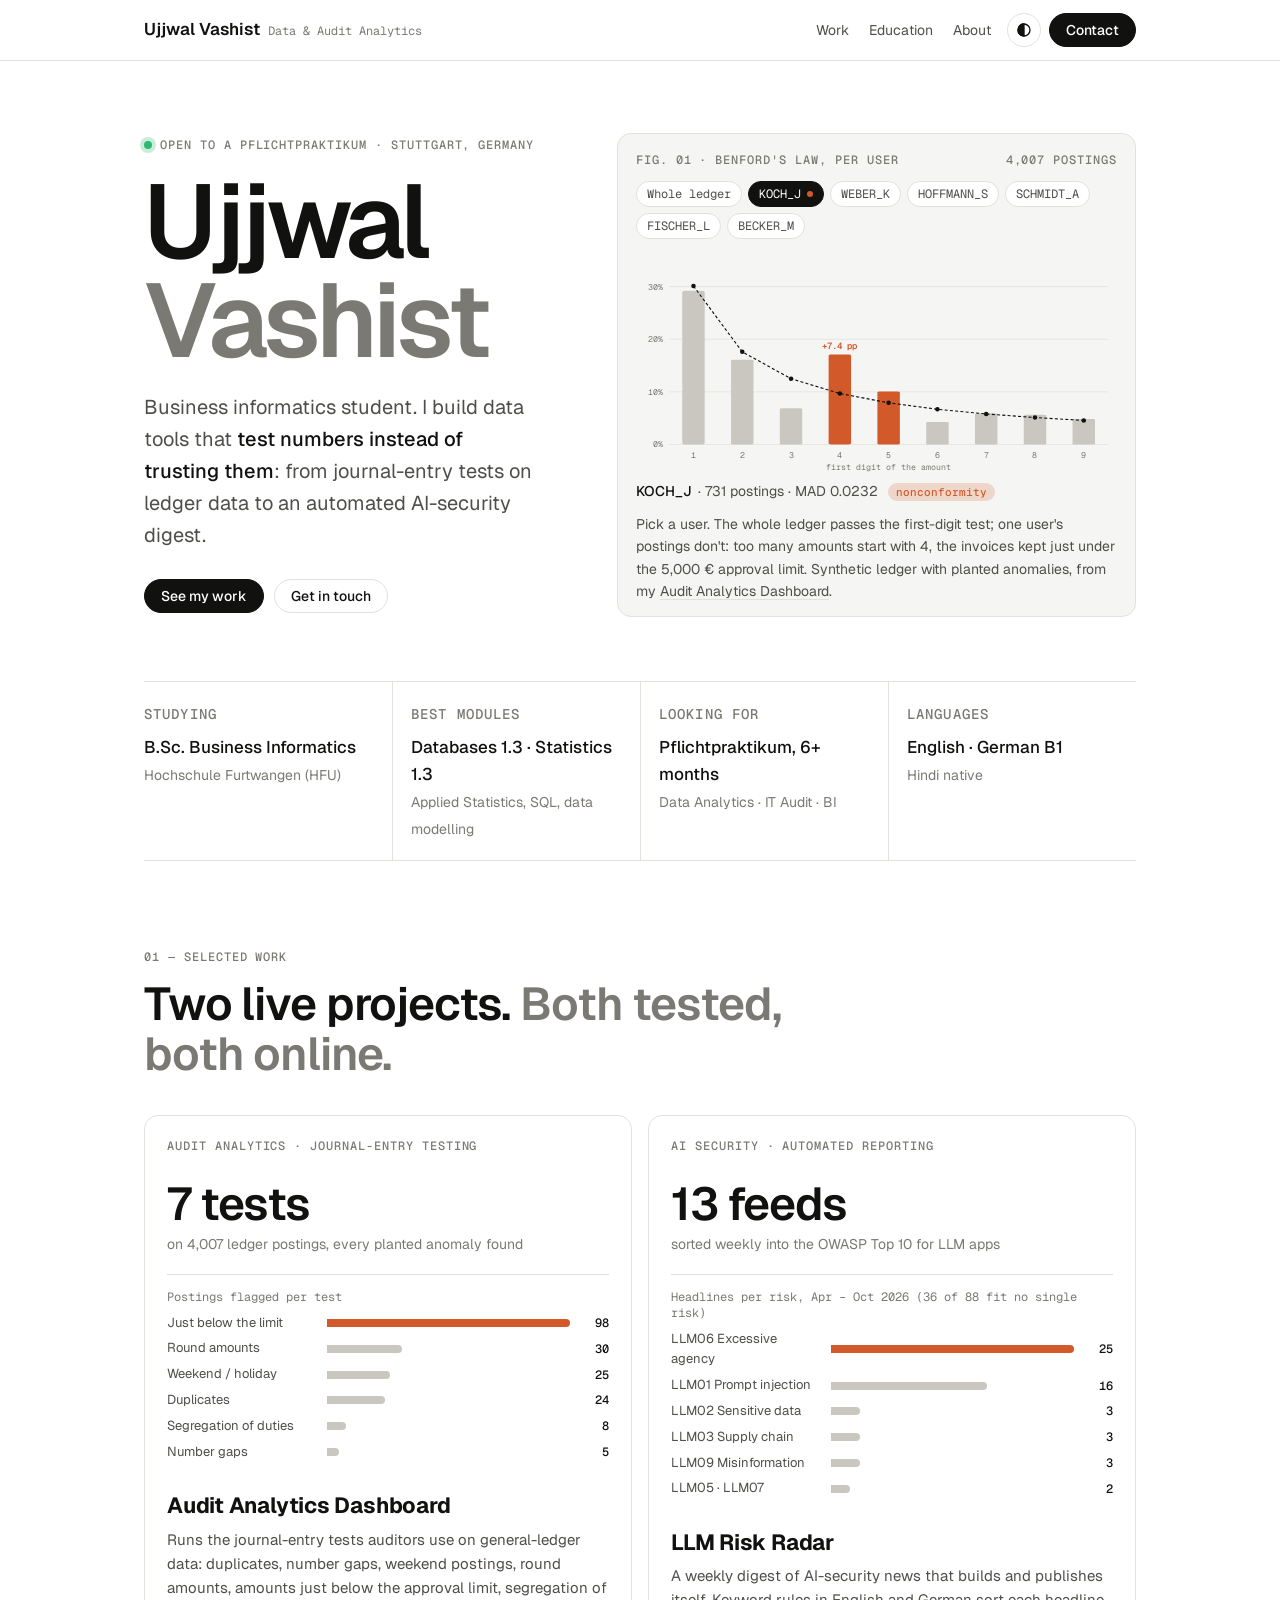
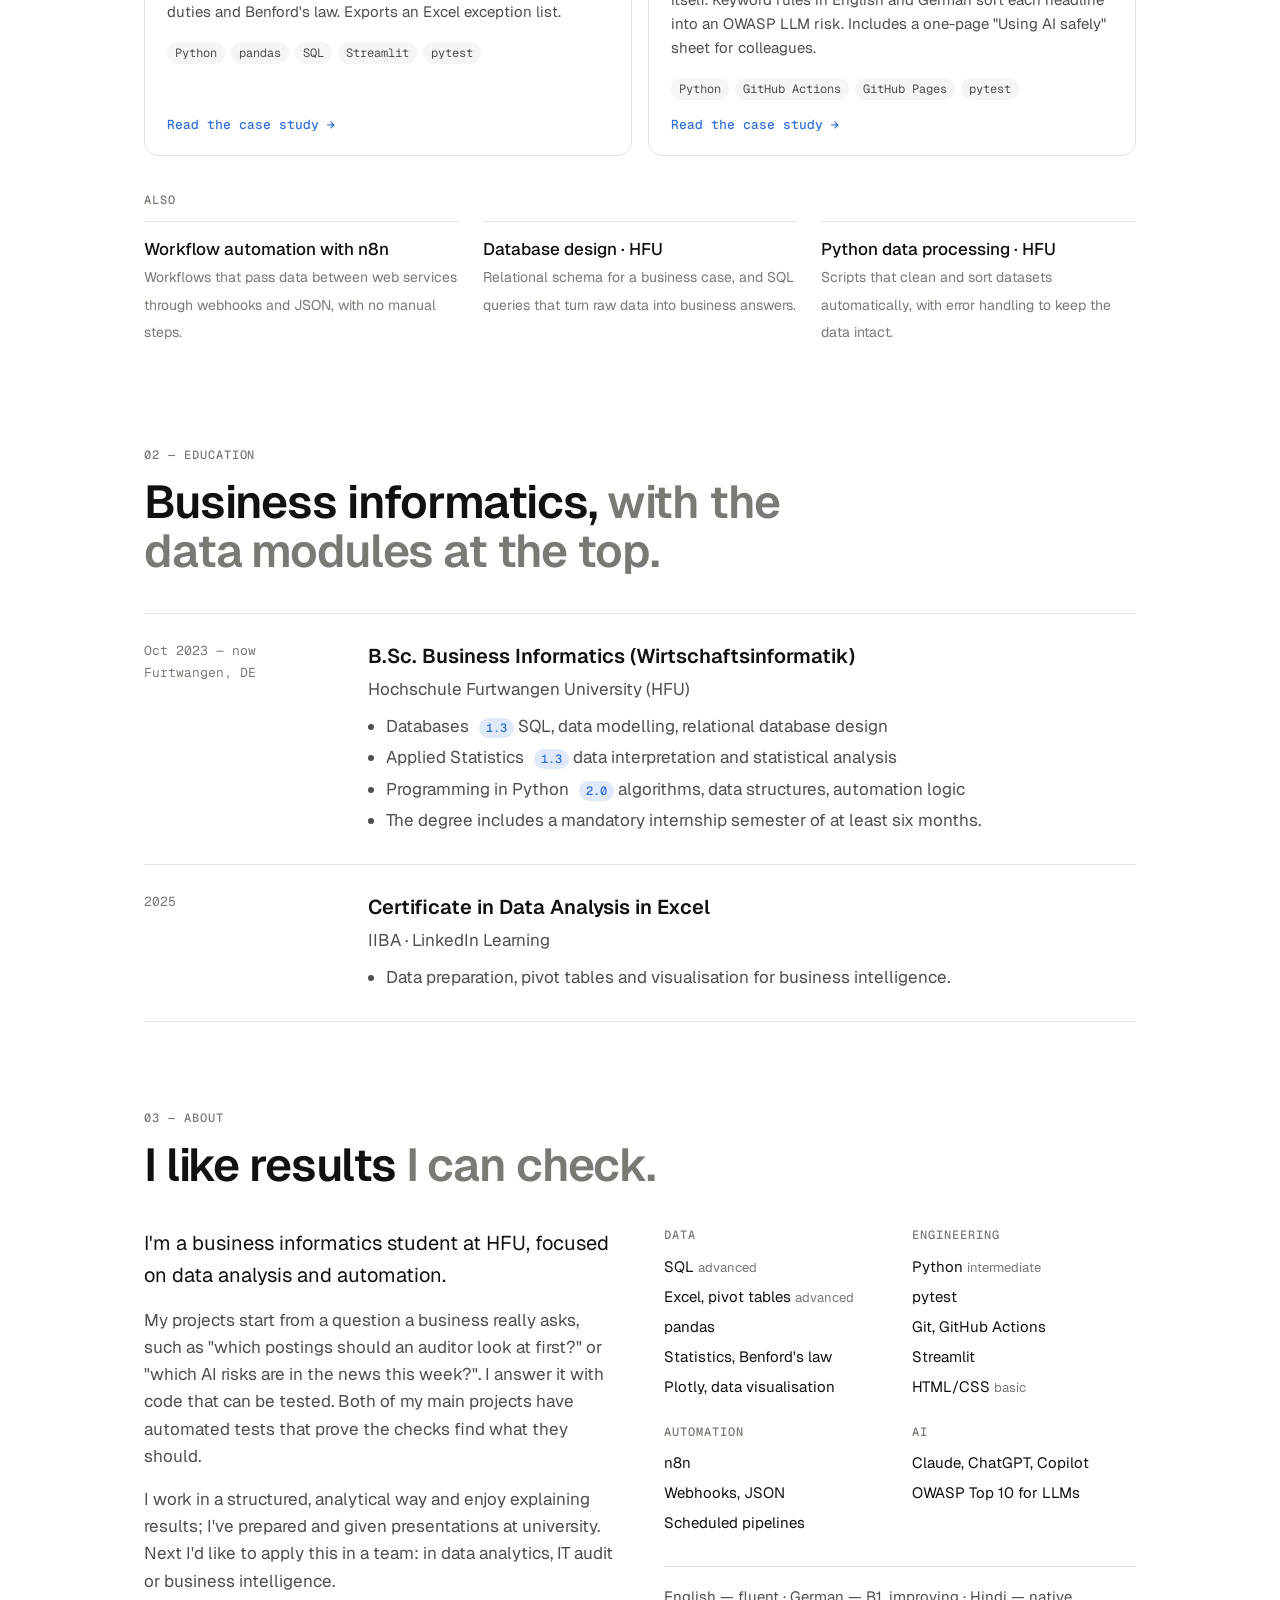
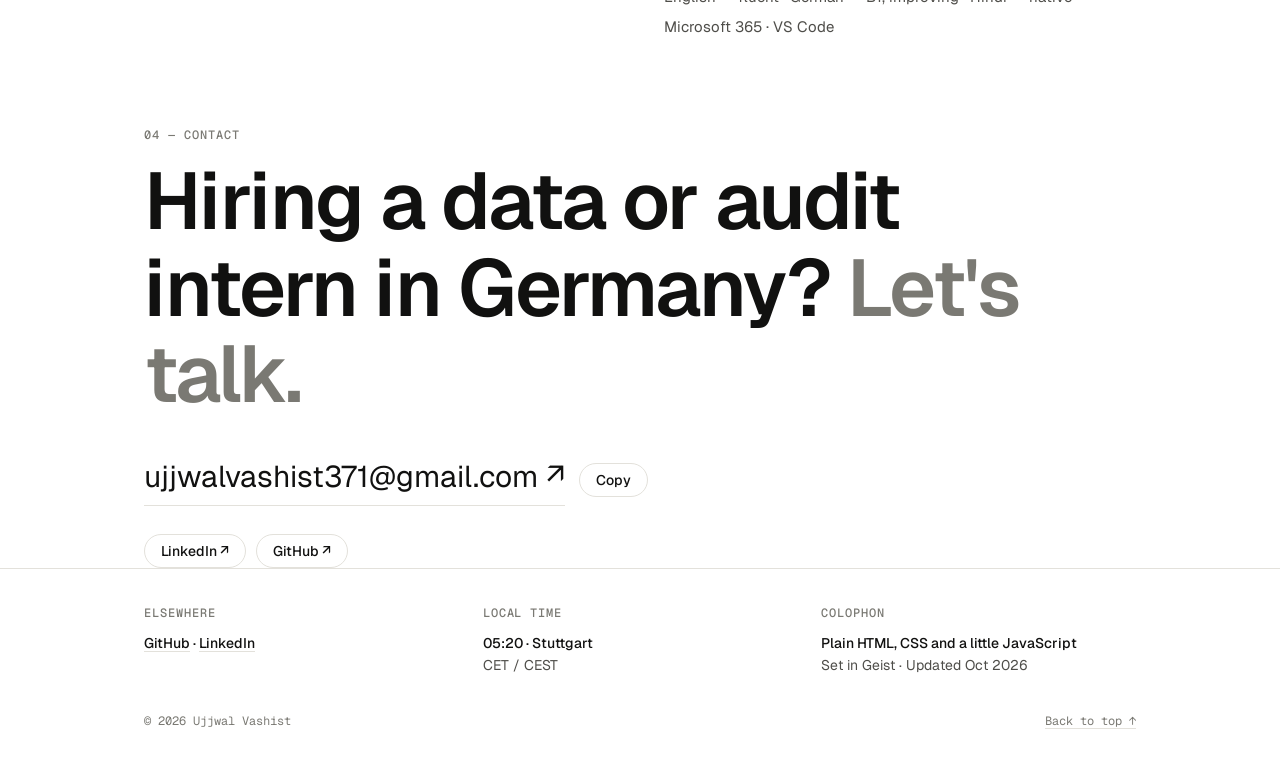
==== commit e5024e82: "White theme by default; dark only when chosen with the toggle Co-Authored-By: Claude Opus 5.5 <norep" ====
--- a/index.html
+++ b/index.html
@@ -5,8 +5,7 @@
 <meta name="viewport" content="width=device-width, initial-scale=1">
 <title>Ujjwal Vashist — Data & Audit Analytics</title>
 <meta name="description" content="Business informatics student at HFU looking for a Pflichtpraktikum in data analytics, IT audit or BI. Projects: audit analytics on ledger data and an automated AI-security digest.">
-<meta name="theme-color" content="#0c0c0b" media="(prefers-color-scheme: dark)">
-<meta name="theme-color" content="#fbfbf9" media="(prefers-color-scheme: light)">
+<meta name="theme-color" content="#ffffff">
 <meta property="og:type" content="website">
 <meta property="og:title" content="Ujjwal Vashist — Data & Audit Analytics">
 <meta property="og:description" content="Business informatics student at HFU looking for a Pflichtpraktikum in data analytics, IT audit or BI. Projects: audit analytics on ledger data and an automated AI-security digest.">
--- a/style.css
+++ b/style.css
@@ -1,15 +1,9 @@
 :root {
-  --bg: #fbfbf9; --surface: #f2f1ed; --line: #e3e1db; --text: #111110; --text-2: #4f4e4a; --text-3: #7a7973;
+  --bg: #ffffff; --surface: #f5f5f3; --line: #e3e1db; --text: #111110; --text-2: #4f4e4a; --text-3: #7a7973;
   --accent: #2f6fd6; --accent-soft: #dfe9fb; --bar: #c9c7c0; --hot: #d2592a;
   --mono: "Geist Mono", ui-monospace, SFMono-Regular, Menlo, monospace;
   --sans: "Geist", -apple-system, BlinkMacSystemFont, "Segoe UI", sans-serif;
   color-scheme: light;
-}
-@media (prefers-color-scheme: dark) {
-  :root:not([data-theme="light"]) {
-    --bg: #0c0c0b; --surface: #171715; --line: #272724; --text: #f4f3ef; --text-2: #b9b8b1; --text-3: #85847d;
-    --accent: #7ea8f0; --accent-soft: #1b2a44; --bar: #46453f; --hot: #f08a5d; color-scheme: dark;
-  }
 }
 :root[data-theme="dark"] {
   --bg: #0c0c0b; --surface: #171715; --line: #272724; --text: #f4f3ef; --text-2: #b9b8b1; --text-3: #85847d;
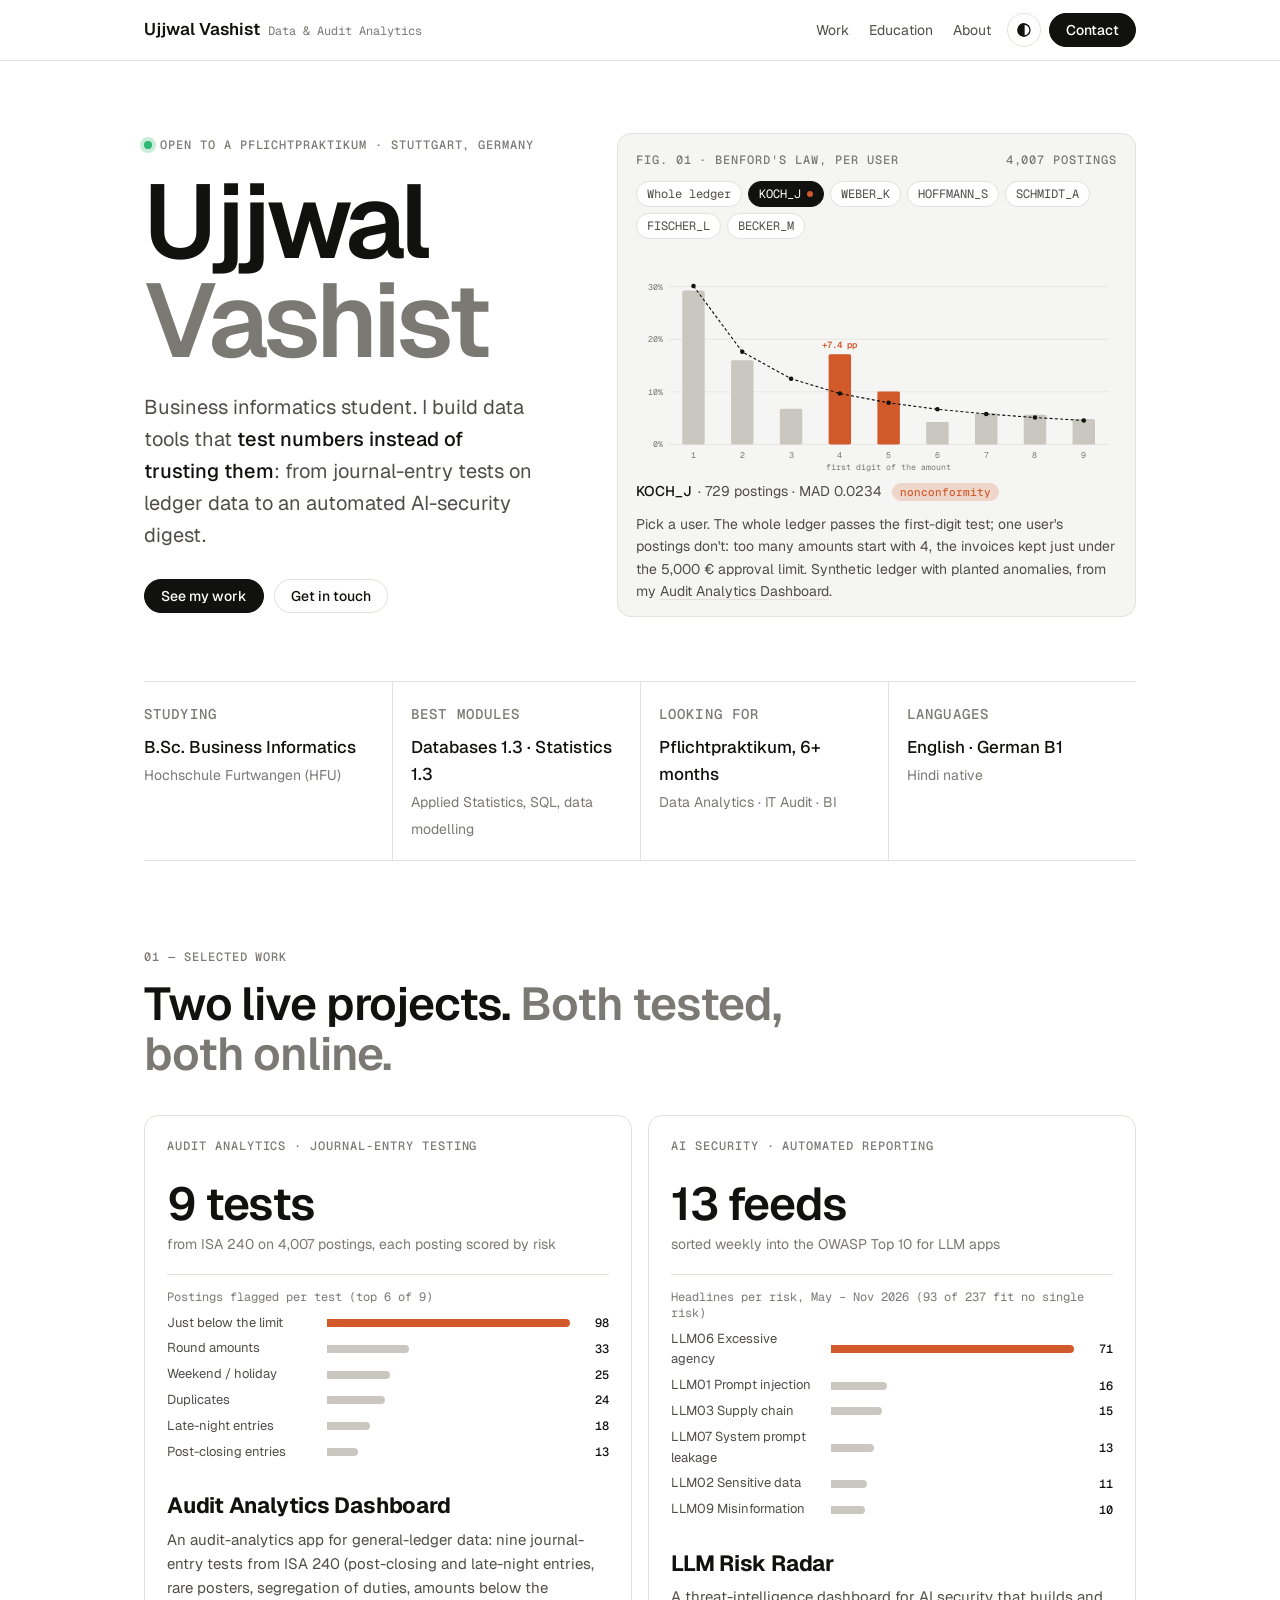
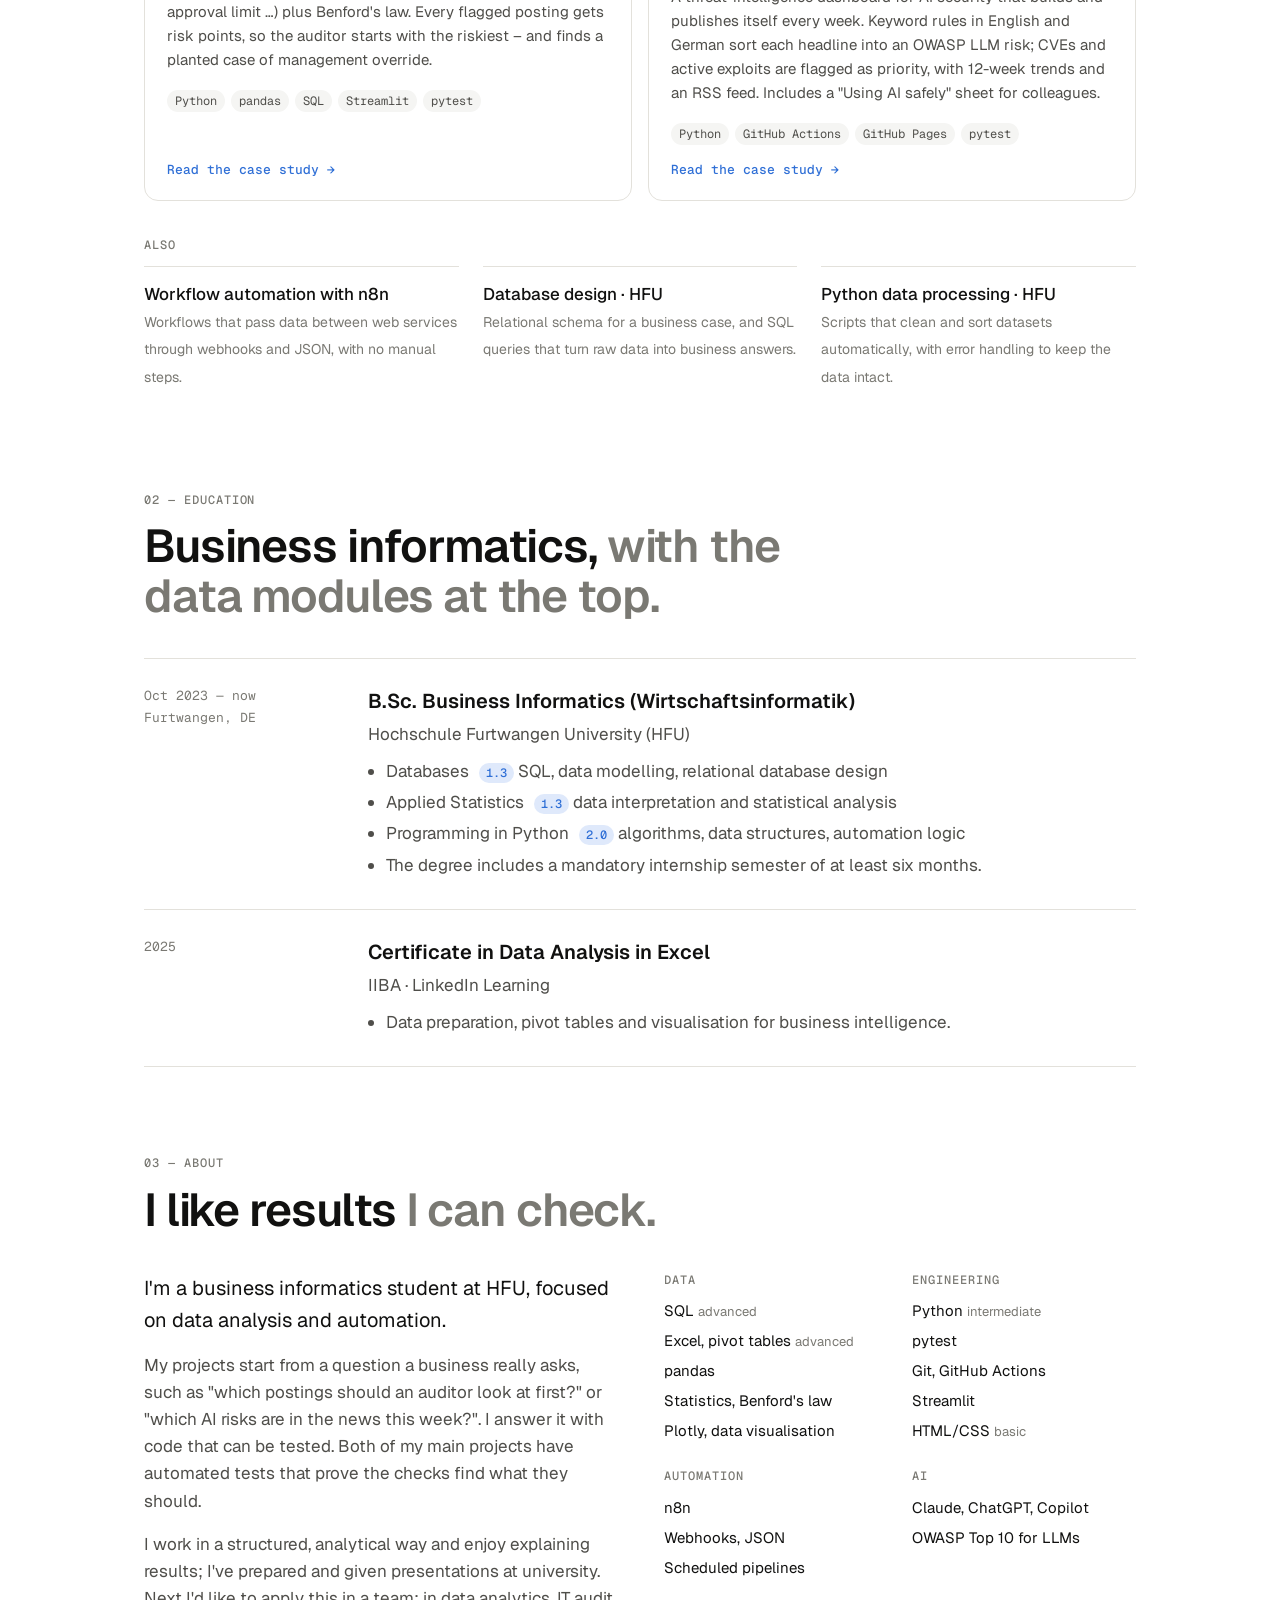
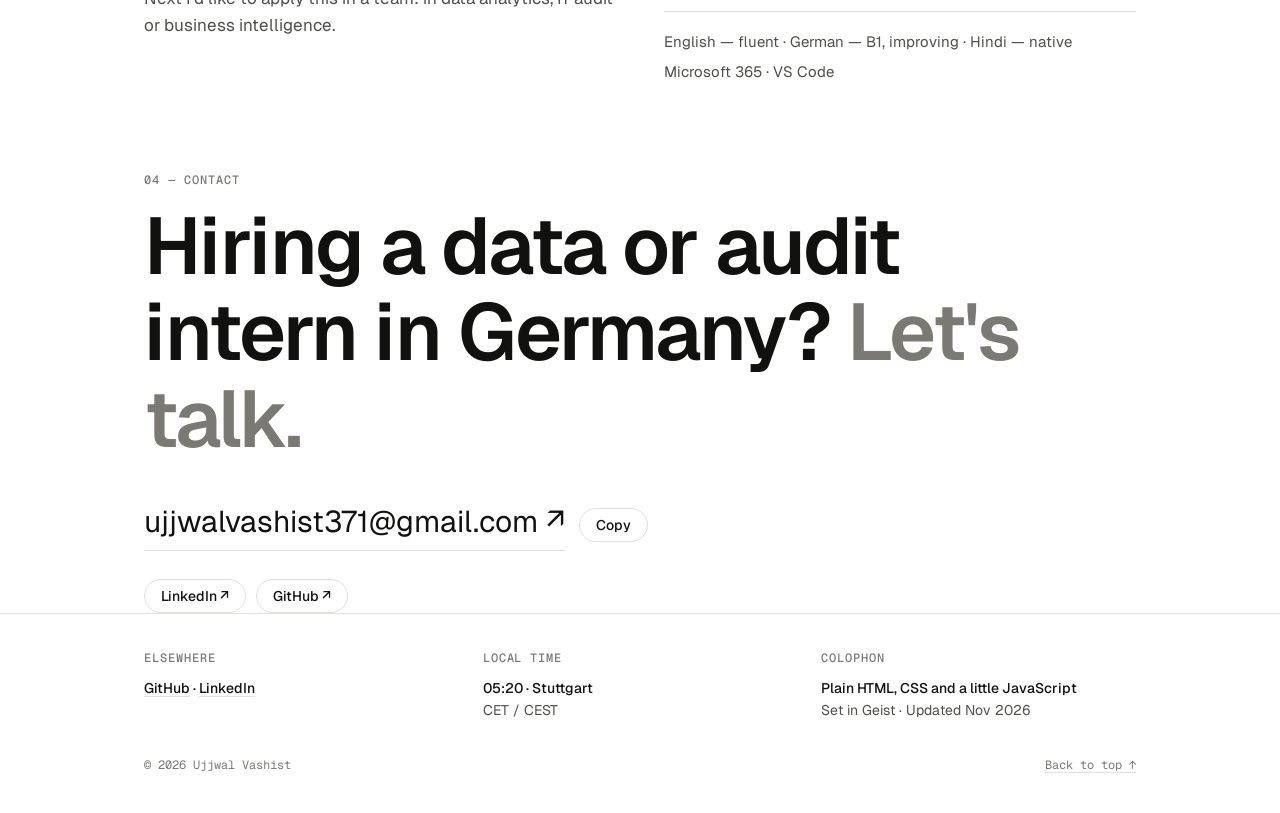
==== commit 83ecfc86: "Update both case studies for the new versions of the projects Audit Analytics now has nine ISA 240 t" ====
--- a/index.html
+++ b/index.html
@@ -46,13 +46,13 @@
 <line class="grid" x1="44" x2="628" y1="107.5" y2="107.5"/><text class="tick" x="36" y="111.5" text-anchor="end">20%</text>
 <line class="grid" x1="44" x2="628" y1="31.2" y2="31.2"/><text class="tick" x="36" y="35.2" text-anchor="end">30%</text>
 <rect class="b-led" x="56.0" y="34.9" width="19.5" height="225.1" rx="2"><title>Whole ledger, digit 1: 29.5%</title></rect>
-<rect class="b-koch" x="77.4" y="37.4" width="19.5" height="222.6" rx="2"><title>KOCH_J, digit 1: 29.2%</title></rect>
+<rect class="b-koch" x="77.4" y="37.4" width="19.5" height="222.6" rx="2"><title>KOCH_J, digit 1: 29.3%</title></rect>
 <text class="tick" x="76.4" y="278" text-anchor="middle">1</text>
 <rect class="b-led" x="120.9" y="128.4" width="19.5" height="131.6" rx="2"><title>Whole ledger, digit 2: 17.3%</title></rect>
-<rect class="b-koch" x="142.3" y="137.1" width="19.5" height="122.9" rx="2"><title>KOCH_J, digit 2: 16.1%</title></rect>
+<rect class="b-koch" x="142.3" y="137.1" width="19.5" height="122.9" rx="2"><title>KOCH_J, digit 2: 16.0%</title></rect>
 <text class="tick" x="141.3" y="278" text-anchor="middle">2</text>
 <rect class="b-led" x="185.8" y="168.4" width="19.5" height="91.6" rx="2"><title>Whole ledger, digit 3: 12.0%</title></rect>
-<rect class="b-koch" x="207.2" y="207.5" width="19.5" height="52.5" rx="2"><title>KOCH_J, digit 3: 6.9%</title></rect>
+<rect class="b-koch" x="207.2" y="207.5" width="19.5" height="52.5" rx="2"><title>KOCH_J, digit 3: 6.8%</title></rect>
 <text class="tick" x="206.2" y="278" text-anchor="middle">3</text>
 <rect class="b-led" x="250.6" y="177.8" width="19.5" height="82.2" rx="2"><title>Whole ledger, digit 4: 10.8%</title></rect>
 <rect class="b-koch" x="272.1" y="129.8" width="19.5" height="130.2" rx="2"><title>KOCH_J, digit 4: 17.1%</title></rect>
@@ -63,7 +63,7 @@
 <rect class="b-led" x="380.4" y="215.5" width="19.5" height="44.5" rx="2"><title>Whole ledger, digit 6: 5.8%</title></rect>
 <rect class="b-koch" x="401.9" y="227.4" width="19.5" height="32.6" rx="2"><title>KOCH_J, digit 6: 4.3%</title></rect>
 <text class="tick" x="400.9" y="278" text-anchor="middle">6</text>
-<rect class="b-led" x="445.3" y="214.6" width="19.5" height="45.4" rx="2"><title>Whole ledger, digit 7: 5.9%</title></rect>
+<rect class="b-led" x="445.3" y="214.6" width="19.5" height="45.4" rx="2"><title>Whole ledger, digit 7: 6.0%</title></rect>
 <rect class="b-koch" x="466.8" y="214.9" width="19.5" height="45.1" rx="2"><title>KOCH_J, digit 7: 5.9%</title></rect>
 <text class="tick" x="465.8" y="278" text-anchor="middle">7</text>
 <rect class="b-led" x="510.2" y="220.2" width="19.5" height="39.8" rx="2"><title>Whole ledger, digit 8: 5.2%</title></rect>
@@ -85,7 +85,7 @@
 <text class="callout" x="298.6" y="133.8">+7.4 pp</text>
 <text class="tick" x="336.0" y="294" text-anchor="middle">first digit of the amount</text>
 </svg>
-      <div class="legend"><span><i style="background:var(--bar)"></i>Whole ledger · MAD 0.0051</span><span><i style="background:var(--hot)"></i>User KOCH_J · MAD 0.0232</span><span><i style="background:var(--text);height:2px;vertical-align:3px"></i>Benford expects</span></div>
+      <div class="legend"><span><i style="background:var(--bar)"></i>Whole ledger · MAD 0.0050</span><span><i style="background:var(--hot)"></i>User KOCH_J · MAD 0.0234</span><span><i style="background:var(--text);height:2px;vertical-align:3px"></i>Benford expects</span></div>
       <figcaption>Pick a user. The whole ledger passes the first-digit test; one user's postings don't: too many amounts start with 4, the invoices kept just under the 5,000 € approval limit. Synthetic ledger with planted anomalies, from my <a href="work/audit-analytics.html">Audit Analytics Dashboard</a>.</figcaption>
     </figure>
   </section>
@@ -103,19 +103,19 @@
     <div class="work">
       <a class="case" href="work/audit-analytics.html">
         <div class="label">Audit analytics · journal-entry testing</div>
-        <div class="metric">7 tests</div><div class="metric-note">on 4,007 ledger postings, every planted anomaly found</div>
-        <figure class="mini" aria-label="Postings flagged per test"><figcaption>Postings flagged per test</figcaption><ul><li><span>Just below the limit</span><i style="--w:100%"></i><b>98</b></li><li><span>Round amounts</span><i style="--w:31%"></i><b>30</b></li><li><span>Weekend / holiday</span><i style="--w:26%"></i><b>25</b></li><li><span>Duplicates</span><i style="--w:24%"></i><b>24</b></li><li><span>Segregation of duties</span><i style="--w:8%"></i><b>8</b></li><li><span>Number gaps</span><i style="--w:5%"></i><b>5</b></li></ul></figure>
+        <div class="metric">9 tests</div><div class="metric-note">from ISA 240 on 4,007 postings, each posting scored by risk</div>
+        <figure class="mini" aria-label="Postings flagged per test"><figcaption>Postings flagged per test (top 6 of 9)</figcaption><ul><li><span>Just below the limit</span><i style="--w:100%"></i><b>98</b></li><li><span>Round amounts</span><i style="--w:34%"></i><b>33</b></li><li><span>Weekend / holiday</span><i style="--w:26%"></i><b>25</b></li><li><span>Duplicates</span><i style="--w:24%"></i><b>24</b></li><li><span>Late-night entries</span><i style="--w:18%"></i><b>18</b></li><li><span>Post-closing entries</span><i style="--w:13%"></i><b>13</b></li></ul></figure>
         <h3>Audit Analytics Dashboard</h3>
-        <p>Runs the journal-entry tests auditors use on general-ledger data: duplicates, number gaps, weekend postings, round amounts, amounts just below the approval limit, segregation of duties and Benford's law. Exports an Excel exception list.</p>
+        <p>An audit-analytics app for general-ledger data: nine journal-entry tests from ISA 240 (post-closing and late-night entries, rare posters, segregation of duties, amounts below the approval limit …) plus Benford's law. Every flagged posting gets risk points, so the auditor starts with the riskiest – and finds a planted case of management override.</p>
         <div class="tags"><span>Python</span><span>pandas</span><span>SQL</span><span>Streamlit</span><span>pytest</span></div>
         <span class="more">Read the case study →</span>
       </a>
       <a class="case" href="work/llm-risk-radar.html">
         <div class="label">AI security · automated reporting</div>
         <div class="metric">13 feeds</div><div class="metric-note">sorted weekly into the OWASP Top 10 for LLM apps</div>
-        <figure class="mini" aria-label="Headlines per OWASP risk"><figcaption>Headlines per risk, Apr – Oct 2026 (36 of 88 fit no single risk)</figcaption><ul><li><span>LLM06 Excessive agency</span><i style="--w:100%"></i><b>25</b></li><li><span>LLM01 Prompt injection</span><i style="--w:64%"></i><b>16</b></li><li><span>LLM02 Sensitive data</span><i style="--w:12%"></i><b>3</b></li><li><span>LLM03 Supply chain</span><i style="--w:12%"></i><b>3</b></li><li><span>LLM09 Misinformation</span><i style="--w:12%"></i><b>3</b></li><li><span>LLM05 · LLM07</span><i style="--w:8%"></i><b>2</b></li></ul></figure>
+        <figure class="mini" aria-label="Headlines per OWASP risk"><figcaption>Headlines per risk, May – Nov 2026 (93 of 237 fit no single risk)</figcaption><ul><li><span>LLM06 Excessive agency</span><i style="--w:100%"></i><b>71</b></li><li><span>LLM01 Prompt injection</span><i style="--w:23%"></i><b>16</b></li><li><span>LLM03 Supply chain</span><i style="--w:21%"></i><b>15</b></li><li><span>LLM07 System prompt leakage</span><i style="--w:18%"></i><b>13</b></li><li><span>LLM02 Sensitive data</span><i style="--w:15%"></i><b>11</b></li><li><span>LLM09 Misinformation</span><i style="--w:14%"></i><b>10</b></li></ul></figure>
         <h3>LLM Risk Radar</h3>
-        <p>A weekly digest of AI-security news that builds and publishes itself. Keyword rules in English and German sort each headline into an OWASP LLM risk. Includes a one-page "Using AI safely" sheet for colleagues.</p>
+        <p>A threat-intelligence dashboard for AI security that builds and publishes itself every week. Keyword rules in English and German sort each headline into an OWASP LLM risk; CVEs and active exploits are flagged as priority, with 12-week trends and an RSS feed. Includes a "Using AI safely" sheet for colleagues.</p>
         <div class="tags"><span>Python</span><span>GitHub Actions</span><span>GitHub Pages</span><span>pytest</span></div>
         <span class="more">Read the case study →</span>
       </a>
@@ -187,7 +187,7 @@
   <div class="cols">
     <div><span class="label">Elsewhere</span><b><a href="https://github.com/UjjwalVashist">GitHub</a> · <a href="https://www.linkedin.com/in/ujjwalvashist">LinkedIn</a></b></div>
     <div><span class="label">Local time</span><b><span id="clock">--:--</span> · Stuttgart</b>CET / CEST</div>
-    <div><span class="label">Colophon</span><b>Plain HTML, CSS and a little JavaScript</b>Set in Geist · Updated Oct 2026</div>
+    <div><span class="label">Colophon</span><b>Plain HTML, CSS and a little JavaScript</b>Set in Geist · Updated Nov 2026</div>
   </div>
   <div class="base"><span>© 2026 Ujjwal Vashist</span><a href="#main">Back to top ↑</a></div>
 </div></footer>
